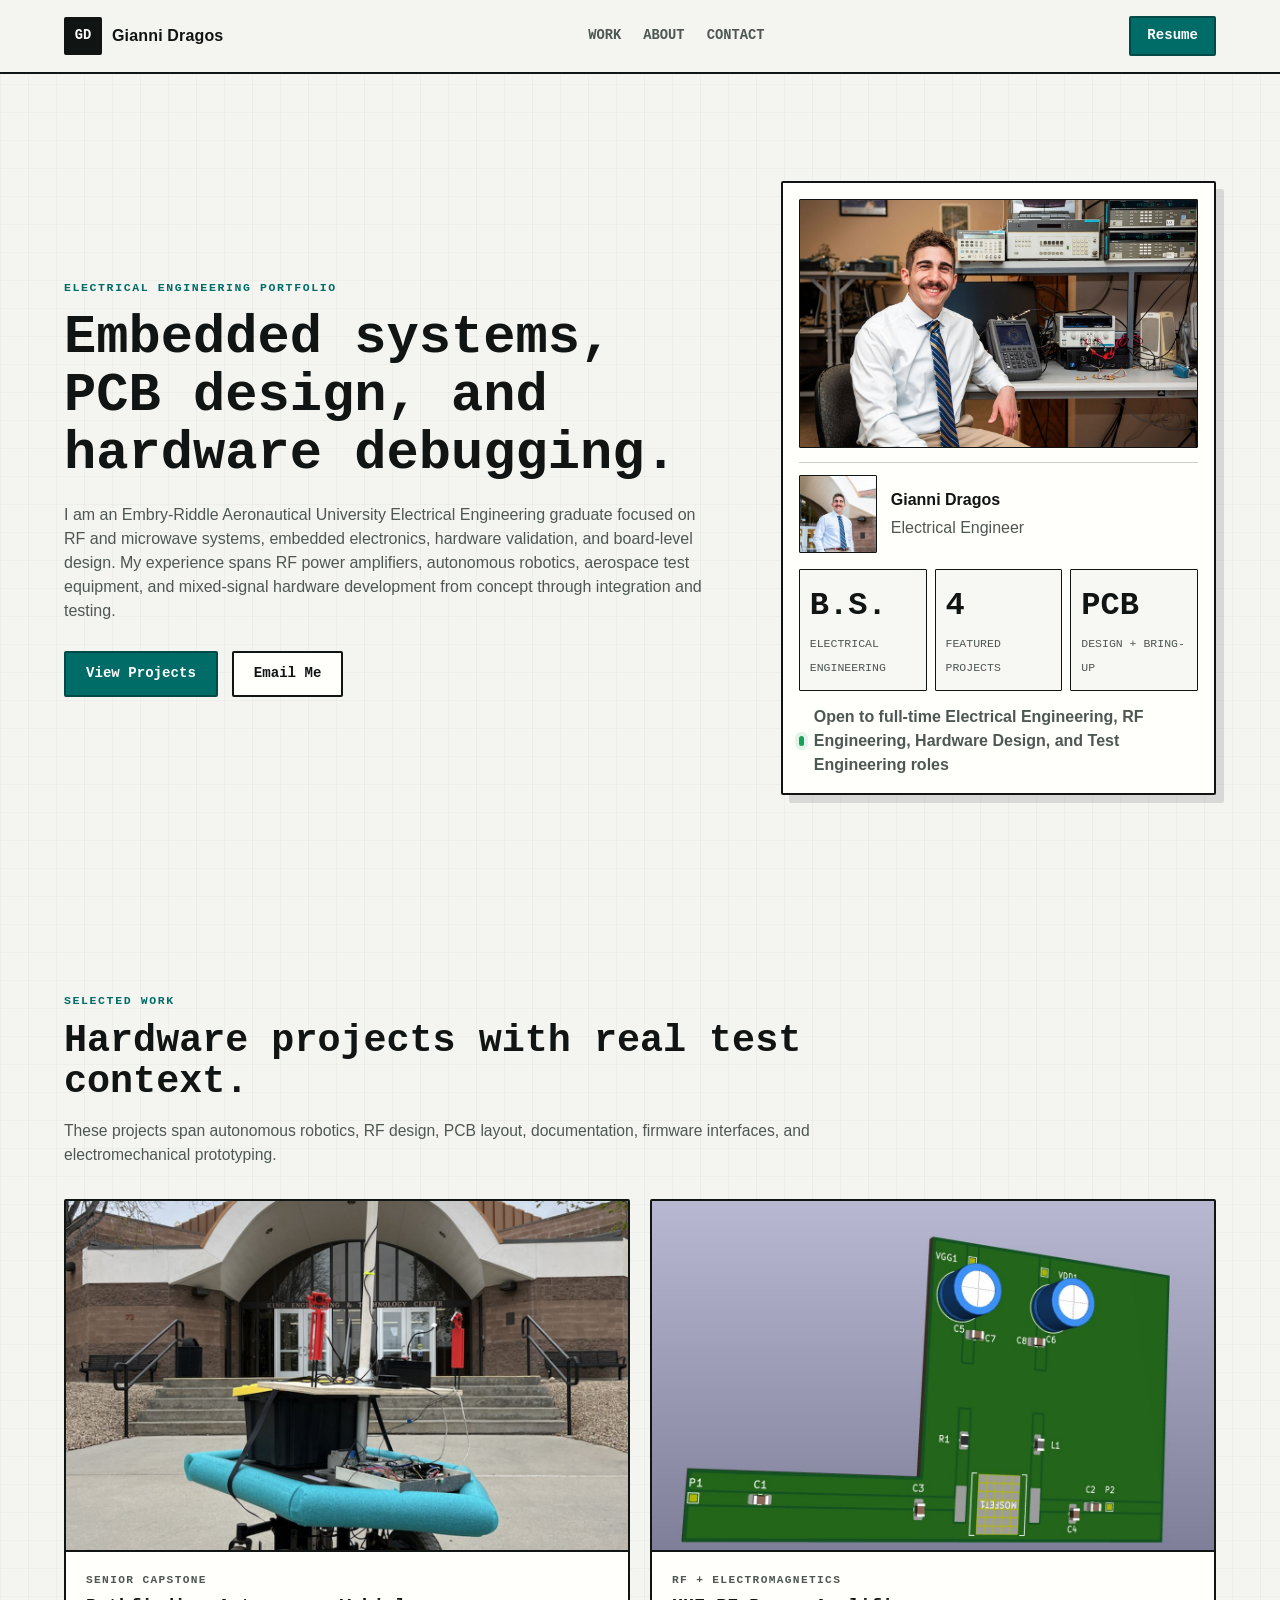
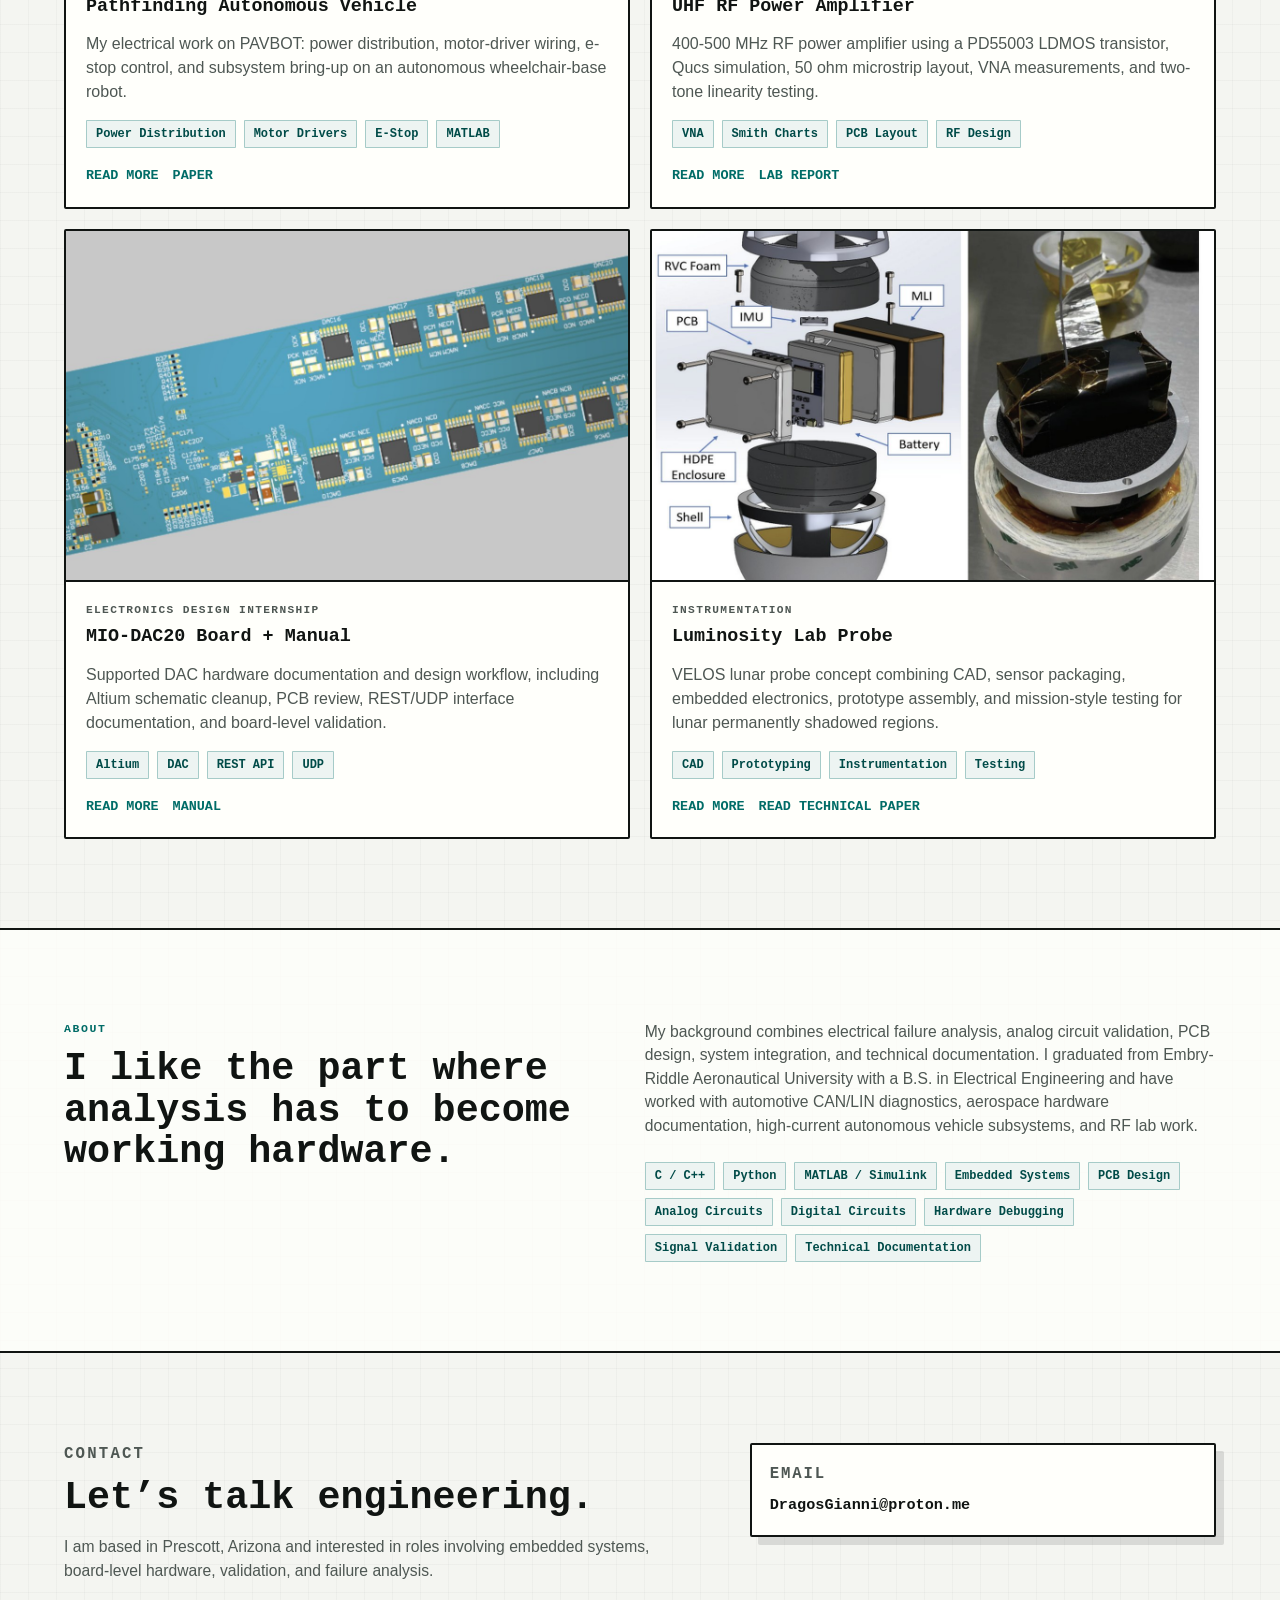
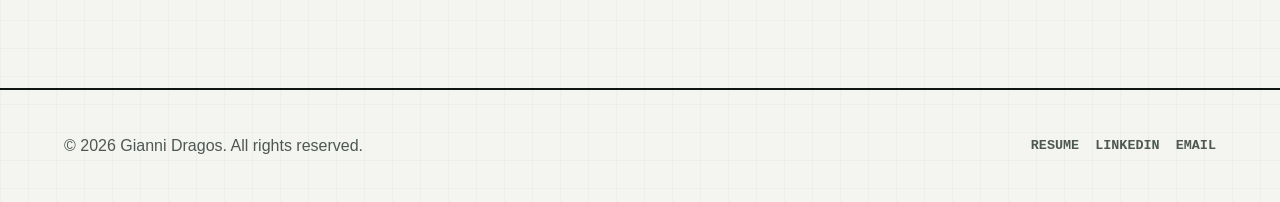
==== index.html @ 82ab0774 "No more mail" ====
<!doctype html>
<html lang="en">
  <head>
    <meta charset="utf-8">
    <meta name="viewport" content="width=device-width, initial-scale=1">
    <title>Gianni Dragos | Online Portfolio</title>
    <meta
      name="description"
      content="Electrical engineering portfolio for Gianni Dragos, featuring embedded systems, PCB design, RF projects, autonomous robotics, and hardware diagnostics."
    >
    <link rel="stylesheet" href="styles.css">
  </head>
  <body>
    <header class="site-header">
      <a class="brand" href="#home" aria-label="Go to home">
        <span class="brand-mark">GD</span>
        <span>Gianni Dragos</span>
      </a>
      <nav class="nav" aria-label="Primary navigation">
        <a href="#work">Work</a>
        <a href="#about">About</a>
        <a href="#contact">Contact</a>
      </nav>
      <a class="button button-small" href="assets/GianniDragosResume.pdf" target="_blank" rel="noreferrer">Resume</a>
    </header>

    <main id="home">
      <section class="hero">
        <div class="hero-copy">
          <p class="eyebrow">Electrical engineering portfolio</p>
          <h1>Embedded systems, PCB design, and hardware debugging.</h1>
          <p class="hero-text">
            I am an Embry-Riddle Aeronautical University Electrical Engineering graduate focused on RF and microwave systems, embedded electronics, 
            hardware validation, and board-level design. My experience spans RF power amplifiers, autonomous robotics, aerospace test equipment, 
            and mixed-signal hardware development from concept through integration and testing.
          </p>
          <div class="hero-actions" aria-label="Portfolio actions">
            <a class="button" href="#work">View Projects</a>
            <a class="button button-muted" href="mailto:DragosGianni@proton.me">Email Me</a>
          </div>
        </div>

        <div class="hero-panel" aria-label="Portfolio snapshot">
          <img
            class="hero-image"
            src="assets/hero-professional.jpg"
            alt="Gianni seated at an electronics lab bench with test equipment"
          >
          <div class="profile-card">
            <img
              class="portrait"
              src="assets/portrait-professional.jpg"
              alt="Portrait of Gianni Dragos outside an engineering building"
            >
            <div>
              <p class="profile-name">Gianni Dragos</p>
              <p class="profile-role">Electrical Engineer</p>
            </div>
          </div>
          <div class="metric-grid" aria-label="Highlights">
            <div>
              <strong>B.S.</strong>
              <span>Electrical Engineering</span>
            </div>
            <div>
              <strong>4</strong>
              <span>Featured Projects</span>
            </div>
            <div>
              <strong>PCB</strong>
              <span>Design + Bring-Up</span>
            </div>
          </div>
          <div class="availability">
            <span class="status-dot"></span>
            Open to full-time Electrical Engineering, RF Engineering, Hardware Design, and Test Engineering roles
          </div>
        </div>
      </section>

      <section class="section" id="work">
        <div class="section-heading">
          <p class="eyebrow">Selected work</p>
          <h2>Hardware projects with real test context.</h2>
          <p>
            These projects span autonomous robotics, RF design, PCB layout,
            documentation, firmware interfaces, and electromechanical prototyping.
          </p>
        </div>

        <div class="project-grid">
          <article class="project-card">
            <img
              class="project-preview"
              src="assets/pavbot.jpg"
              alt="Pathfinding autonomous vehicle platform outside an engineering building"
            >
            <div class="project-body">
              <p class="project-type">Senior Capstone</p>
              <h3>Pathfinding Autonomous Vehicle</h3>
              <p>
                My electrical work on PAVBOT: power distribution, motor-driver
                wiring, e-stop control, and subsystem bring-up on an autonomous
                wheelchair-base robot.
              </p>
              <div class="tag-row">
                <span>Power Distribution</span>
                <span>Motor Drivers</span>
                <span>E-Stop</span>
                <span>MATLAB</span>
              </div>
              <div class="project-links">
                <a href="projects/pavbot.html">Read more</a>
                <a href="assets/pavbot-paper.pdf" target="_blank" rel="noreferrer">Paper</a>
              </div>
            </div>
          </article>

          <article class="project-card">
            <img
              class="project-preview"
              src="assets/rf-board.jpg"
              alt="RF communications PCB render with capacitors, inductors, and trace layout"
            >
            <div class="project-body">
              <p class="project-type">RF + Electromagnetics</p>
              <h3>UHF RF Power Amplifier</h3>
              <p>
                400-500 MHz RF power amplifier using a PD55003 LDMOS transistor,
                Qucs simulation, 50 ohm microstrip layout, VNA measurements,
                and two-tone linearity testing.
              </p>
              <div class="tag-row">
                <span>VNA</span>
                <span>Smith Charts</span>
                <span>PCB Layout</span>
                <span>RF Design</span>
              </div>
              <div class="project-links">
                <a href="projects/rf-design.html">Read more</a>
                <a href="assets/ee412-uhf-power-amp.pdf" target="_blank" rel="noreferrer">Lab report</a>
              </div>
            </div>
          </article>

          <article class="project-card">
            <img
              class="project-preview"
              src="assets/miodac-board.jpg"
              alt="MIO-DAC20 circuit board render with connectors and repeated analog output stages"
            >
            <div class="project-body">
              <p class="project-type">Electronics Design Internship</p>
              <h3>MIO-DAC20 Board + Manual</h3>
              <p>
                Supported DAC hardware documentation and design workflow,
                including Altium schematic cleanup, PCB review, REST/UDP
                interface documentation, and board-level validation.
              </p>
              <div class="tag-row">
                <span>Altium</span>
                <span>DAC</span>
                <span>REST API</span>
                <span>UDP</span>
              </div>
              <div class="project-links">
                <a href="projects/miodac.html">Read more</a>
                <a href="assets/miodac-user-manual.pdf" target="_blank" rel="noreferrer">Manual</a>
              </div>
            </div>
          </article>

          <article class="project-card">
            <img
              class="project-preview"
              src="assets/luminosity-probe.jpg"
              alt="Exploded CAD view and assembled probe for a luminosity lab project"
            >
            <div class="project-body">
              <p class="project-type">Instrumentation</p>
              <h3>Luminosity Lab Probe</h3>
              <p>
                VELOS lunar probe concept combining CAD, sensor packaging,
                embedded electronics, prototype assembly, and mission-style
                testing for lunar permanently shadowed regions.
              </p>
              <div class="tag-row">
                <span>CAD</span>
                <span>Prototyping</span>
                <span>Instrumentation</span>
                <span>Testing</span>
              </div>
              <div class="project-links">
                <a href="projects/velos.html">Read more</a>
                <a href="https://bigidea.nianet.org/wp-content/uploads/2020-BIG-Idea-Technical-Paper_ASU.pdf" target="_blank" rel="noreferrer">Read technical paper</a>
              </div>
            </div>
          </article>
        </div>
      </section>

      <section class="section split-section" id="about">
        <div class="section-heading">
          <p class="eyebrow">About</p>
          <h2>I like the part where analysis has to become working hardware.</h2>
        </div>
        <div class="about-copy">
          <p>
            My background combines electrical failure analysis, analog circuit
            validation, PCB design, system integration, and technical documentation.
            I graduated from Embry-Riddle Aeronautical University with a B.S. in
            Electrical Engineering and have worked with automotive CAN/LIN
            diagnostics, aerospace hardware documentation, high-current autonomous
            vehicle subsystems, and RF lab work.
          </p>
          <div class="skills" aria-label="Skills">
            <span>C / C++</span>
            <span>Python</span>
            <span>MATLAB / Simulink</span>
            <span>Embedded Systems</span>
            <span>PCB Design</span>
            <span>Analog Circuits</span>
            <span>Digital Circuits</span>
            <span>Hardware Debugging</span>
            <span>Signal Validation</span>
            <span>Technical Documentation</span>
          </div>
        </div>
      </section>

      <section class="section contact-section" id="contact">
        <div>
          <p class="eyebrow">Contact</p>
          <h2>Let’s talk engineering.</h2>
          <p>
            I am based in Prescott, Arizona and interested in roles involving
            embedded systems, board-level hardware, validation, and failure analysis.
          </p>
        </div>
        <div class="contact-card">
          <div>
            <p class="contact-label">Email</p>
            <a class="contact-value" href="mailto:DragosGianni@proton.me">DragosGianni@proton.me</a>
          </div>
        </div>
      </section>
    </main>

    <footer class="site-footer">
      <p>© <span id="year"></span> Gianni Dragos. All rights reserved.</p>
      <div class="social-links" aria-label="Social links">
        <a href="assets/GianniDragosResume.pdf" target="_blank" rel="noreferrer">Resume</a>
        <a href="https://www.linkedin.com/in/gianni-dragos/" target="_blank" rel="noreferrer">LinkedIn</a>
        <a href="mailto:DragosGianni@proton.me">Email</a>
      </div>
    </footer>

    <script src="script.js"></script>
  </body>
</html>
---- styles.css ----
:root {
  --bg: #f4f5f1;
  --surface: #fffffb;
  --text: #101412;
  --muted: #4e5753;
  --line: #c8cec8;
  --line-strong: #101412;
  --accent: #006c67;
  --accent-strong: #004b48;
  --accent-soft: #e1eeeb;
  --shadow: 8px 8px 0 rgba(16, 20, 18, 0.12);
  --mono: Menlo, Monaco, Consolas, "Liberation Mono", monospace;
  --heading: "DIN Alternate", "Avenir Next Condensed", "Arial Narrow", "Helvetica Neue", Arial, sans-serif;
}

* {
  box-sizing: border-box;
}

html {
  scroll-behavior: smooth;
}

body {
  margin: 0;
  background:
    linear-gradient(rgba(16, 20, 18, 0.028) 1px, transparent 1px),
    linear-gradient(90deg, rgba(16, 20, 18, 0.028) 1px, transparent 1px),
    var(--bg);
  background-size: 28px 28px;
  color: var(--text);
  font-family: "Helvetica Neue", Arial, sans-serif;
  line-height: 1.5;
}

a {
  color: inherit;
  text-decoration: none;
}

input,
textarea,
button {
  font: inherit;
}

.site-header {
  position: sticky;
  top: 0;
  z-index: 10;
  display: flex;
  align-items: center;
  justify-content: space-between;
  gap: 24px;
  padding: 16px clamp(18px, 5vw, 72px);
  background: rgba(244, 245, 241, 0.94);
  border-bottom: 2px solid var(--line-strong);
  backdrop-filter: blur(10px);
}

.brand {
  display: inline-flex;
  align-items: center;
  gap: 10px;
  font-weight: 800;
  letter-spacing: 0.01em;
}

.brand-mark {
  display: inline-grid;
  width: 38px;
  height: 38px;
  place-items: center;
  border: 2px solid var(--line-strong);
  border-radius: 2px;
  background: var(--text);
  color: #fff;
  font-family: var(--mono);
  font-size: 0.86rem;
  letter-spacing: 0;
}

.nav {
  display: flex;
  gap: 22px;
  color: var(--muted);
  font-family: var(--mono);
  font-size: 0.86rem;
  font-weight: 700;
  text-transform: uppercase;
}

.nav a:hover,
.social-links a:hover {
  color: var(--accent);
}

.button {
  display: inline-flex;
  align-items: center;
  justify-content: center;
  min-height: 46px;
  padding: 0 20px;
  border: 2px solid var(--accent-strong);
  border-radius: 2px;
  background: var(--accent);
  color: #fff;
  font-family: var(--mono);
  font-size: 0.88rem;
  font-weight: 800;
  cursor: pointer;
  transition: background 140ms ease, color 140ms ease;
}

.button:hover {
  background: var(--accent-strong);
}

.button-small {
  min-height: 40px;
  padding: 0 16px;
}

.button-muted {
  background: var(--surface);
  color: var(--text);
  border: 2px solid var(--line-strong);
}

.button-muted:hover {
  background: var(--text);
  color: var(--text);
  color: #fff;
}

.hero {
  display: grid;
  grid-template-columns: minmax(0, 1.08fr) minmax(320px, 0.72fr);
  gap: clamp(28px, 5vw, 64px);
  align-items: center;
  min-height: calc(100vh - 72px);
  padding: clamp(44px, 6vw, 78px) clamp(18px, 5vw, 72px);
}

.eyebrow {
  margin: 0 0 12px;
  color: var(--accent);
  font-family: var(--mono);
  font-size: 0.72rem;
  font-weight: 800;
  letter-spacing: 0.14em;
  text-transform: uppercase;
}

h1,
h2,
h3,
p {
  overflow-wrap: anywhere;
}

h1,
h2,
h3 {
  font-family: var(--mono);
  font-weight: 800;
  margin: 0;
  line-height: 1.08;
}

h1 {
  max-width: 820px;
  font-size: clamp(2.05rem, 4.2vw, 3.55rem);
  letter-spacing: 0;
}

h2 {
  font-size: clamp(1.55rem, 3vw, 2.65rem);
}

h3 {
  font-size: 1.15rem;
}

.hero-text {
  max-width: 660px;
  margin: 20px 0 0;
  color: var(--muted);
  font-size: 1rem;
}

.hero-actions {
  display: flex;
  flex-wrap: wrap;
  gap: 14px;
  margin-top: 28px;
}

.hero-panel {
  display: grid;
  gap: 14px;
  padding: 16px;
  border: 2px solid var(--line-strong);
  border-radius: 2px;
  background: var(--surface);
  box-shadow: var(--shadow);
}

.hero-image {
  display: block;
  width: 100%;
  aspect-ratio: 16 / 10;
  border: 1px solid var(--line-strong);
  border-radius: 1px;
  object-fit: cover;
}

.profile-card {
  display: flex;
  align-items: center;
  gap: 14px;
  padding: 12px 0 2px;
  border-top: 1px solid var(--line);
  background: transparent;
}

.portrait {
  width: 78px;
  height: 78px;
  flex: 0 0 auto;
  border: 1px solid var(--line-strong);
  border-radius: 1px;
  object-fit: cover;
}

.profile-name {
  margin: 0;
  font-weight: 800;
}

.profile-role {
  margin: 4px 0 0;
  color: var(--muted);
}

.metric-grid {
  display: grid;
  grid-template-columns: repeat(3, 1fr);
  gap: 8px;
}

.metric-grid div {
  min-width: 0;
  padding: 12px 10px;
  border: 1px solid var(--line-strong);
  border-radius: 1px;
  background: #f7f8f4;
  color: var(--text);
}

.metric-grid strong {
  display: block;
  font-family: var(--mono);
  font-size: clamp(1.35rem, 3vw, 2rem);
}

.metric-grid span {
  color: var(--muted);
  font-family: var(--mono);
  font-size: 0.72rem;
  text-transform: uppercase;
}

.availability {
  display: flex;
  align-items: center;
  gap: 10px;
  color: var(--muted);
  font-weight: 700;
}

.status-dot {
  width: 10px;
  height: 10px;
  border-radius: 999px;
  background: #18a058;
  box-shadow: 0 0 0 4px rgba(24, 160, 88, 0.12);
}

.section {
  padding: clamp(52px, 7vw, 92px) clamp(18px, 5vw, 72px);
}

.section-heading {
  max-width: 760px;
}

.section-heading p:not(.eyebrow),
.contact-section p,
.about-copy p {
  color: var(--muted);
  font-size: 0.98rem;
}

.project-grid {
  display: grid;
  grid-template-columns: repeat(2, minmax(0, 1fr));
  gap: 20px;
  margin-top: 32px;
}

.project-card {
  overflow: hidden;
  border: 2px solid var(--line-strong);
  border-radius: 2px;
  background: var(--surface);
  box-shadow: none;
  transition: border-color 140ms ease, box-shadow 140ms ease;
}

.project-card:hover {
  border-color: var(--accent);
  box-shadow: var(--shadow);
}

.project-preview {
  display: block;
  width: 100%;
  aspect-ratio: 16 / 10;
  background: #e7eee9;
  object-fit: cover;
  border-bottom: 2px solid var(--line-strong);
}

.project-body {
  padding: 20px;
}

.project-body p {
  color: var(--muted);
}

.project-type {
  margin: 0 0 8px;
  color: var(--accent);
  font-family: var(--mono);
  font-size: 0.7rem;
  font-weight: 800;
  letter-spacing: 0.12em;
  text-transform: uppercase;
}

.tag-row,
.skills {
  display: flex;
  flex-wrap: wrap;
  gap: 8px;
}

.tag-row span,
.skills span {
  display: inline-flex;
  min-height: 28px;
  align-items: center;
  padding: 0 9px;
  border: 1px solid rgba(0, 108, 103, 0.3);
  border-radius: 1px;
  background: #edf4f2;
  color: var(--accent-strong);
  font-family: var(--mono);
  font-size: 0.75rem;
  font-weight: 800;
}

.project-links {
  display: flex;
  flex-wrap: wrap;
  gap: 14px;
  margin-top: 18px;
}

.project-links a {
  color: var(--accent);
  font-family: var(--mono);
  font-size: 0.84rem;
  font-weight: 800;
  text-transform: uppercase;
}

.project-links a:hover {
  color: var(--accent-strong);
}

.case-page {
  padding-bottom: clamp(56px, 8vw, 104px);
}

.case-hero,
.case-section {
  padding: clamp(42px, 6vw, 78px) clamp(18px, 5vw, 72px);
}

.case-hero {
  max-width: 1120px;
}

.case-hero h1 {
  max-width: 950px;
}

.case-hero p:not(.eyebrow) {
  max-width: 780px;
  color: var(--muted);
  font-size: 1rem;
}

.back-link {
  display: inline-flex;
  margin-bottom: 28px;
  color: var(--accent);
  font-family: var(--mono);
  font-size: 0.82rem;
  font-weight: 800;
  text-transform: uppercase;
}

.back-link:hover {
  color: var(--accent-strong);
}

.case-section {
  display: grid;
  grid-template-columns: minmax(0, 0.8fr) minmax(0, 1.2fr);
  gap: clamp(24px, 5vw, 72px);
  border-top: 2px solid var(--line-strong);
}

.case-section h2 {
  font-size: clamp(1.8rem, 3.2vw, 3rem);
}

.case-copy {
  display: grid;
  gap: 16px;
  align-content: start;
}

.case-copy p {
  margin: 0;
  color: var(--muted);
  font-size: 0.98rem;
}

.inline-button {
  justify-self: start;
  margin-top: 6px;
}

.button-row {
  display: flex;
  flex-wrap: wrap;
  gap: 12px;
}

.gallery-grid {
  display: grid;
  grid-template-columns: repeat(2, minmax(0, 1fr));
  gap: 20px;
}

.gallery-grid figure {
  overflow: hidden;
  margin: 0;
  border: 2px solid var(--line-strong);
  border-radius: 2px;
  background: var(--surface);
  box-shadow: none;
}

.gallery-grid img {
  display: block;
  width: 100%;
  aspect-ratio: 4 / 3;
  background: #eef1eb;
  object-fit: contain;
  border-bottom: 1px solid var(--line-strong);
}

.gallery-grid figcaption {
  padding: 14px 16px 16px;
  color: var(--muted);
  font-family: var(--mono);
  font-size: 0.78rem;
  line-height: 1.55;
}

.project-more {
  margin-top: 18px;
  border-top: 1px solid var(--line);
  padding-top: 16px;
}

.project-more summary {
  display: inline-flex;
  align-items: center;
  color: var(--accent);
  font-weight: 800;
  cursor: pointer;
  list-style: none;
}

.project-more summary::-webkit-details-marker {
  display: none;
}

.project-more summary::after {
  content: "+";
  margin-left: 8px;
  font-weight: 900;
}

.project-more[open] summary::after {
  content: "-";
}

.project-more div {
  display: grid;
  gap: 12px;
  margin-top: 12px;
}

.project-more p {
  margin: 0;
}

.split-section {
  display: grid;
  grid-template-columns: minmax(0, 0.95fr) minmax(0, 1.05fr);
  gap: clamp(24px, 5vw, 72px);
  border-top: 2px solid var(--line-strong);
  border-bottom: 2px solid var(--line-strong);
  background: rgba(255, 255, 251, 0.78);
}

.about-copy p {
  margin-top: 0;
}

.skills {
  margin-top: 24px;
}

.contact-section {
  display: grid;
  grid-template-columns: minmax(0, 0.8fr) minmax(300px, 0.6fr);
  gap: clamp(24px, 5vw, 72px);
  align-items: start;
}

.contact-card {
  display: grid;
  gap: 18px;
  padding: 18px;
  border: 2px solid var(--line-strong);
  border-radius: 2px;
  background: var(--surface);
  box-shadow: var(--shadow);
}

.contact-label {
  margin: 0 0 6px;
  color: var(--accent);
  font-family: var(--mono);
  font-size: 0.72rem;
  font-weight: 800;
  letter-spacing: 0.12em;
  text-transform: uppercase;
}

.contact-value {
  color: var(--text);
  font-family: var(--mono);
  font-size: 0.95rem;
  font-weight: 800;
  overflow-wrap: anywhere;
}

.contact-value:hover {
  color: var(--accent);
}

.site-footer {
  display: flex;
  align-items: center;
  justify-content: space-between;
  gap: 18px;
  padding: 28px clamp(18px, 5vw, 72px);
  border-top: 2px solid var(--line-strong);
  color: var(--muted);
}

.social-links {
  display: flex;
  flex-wrap: wrap;
  gap: 16px;
  font-family: var(--mono);
  font-size: 0.84rem;
  font-weight: 800;
  text-transform: uppercase;
}

@media (max-width: 900px) {
  .site-header {
    flex-wrap: wrap;
  }

  .nav {
    order: 3;
    width: 100%;
  }

  .hero,
  .split-section,
  .contact-section,
  .case-section {
    grid-template-columns: 1fr;
  }

  .hero {
    min-height: auto;
  }

  .project-grid {
    grid-template-columns: 1fr;
  }

  .gallery-grid {
    grid-template-columns: 1fr;
  }
}

@media (max-width: 560px) {
  .site-header {
    gap: 14px;
  }

  .brand {
    width: 100%;
  }

  .nav {
    justify-content: space-between;
  }

  .site-header .button {
    width: 100%;
  }

  h1 {
    font-size: 3rem;
  }

  .hero-actions .button,
  .contact-actions .button {
    width: 100%;
  }

  .metric-grid {
    grid-template-columns: 1fr;
  }

  .site-footer {
    align-items: flex-start;
    flex-direction: column;
  }
}
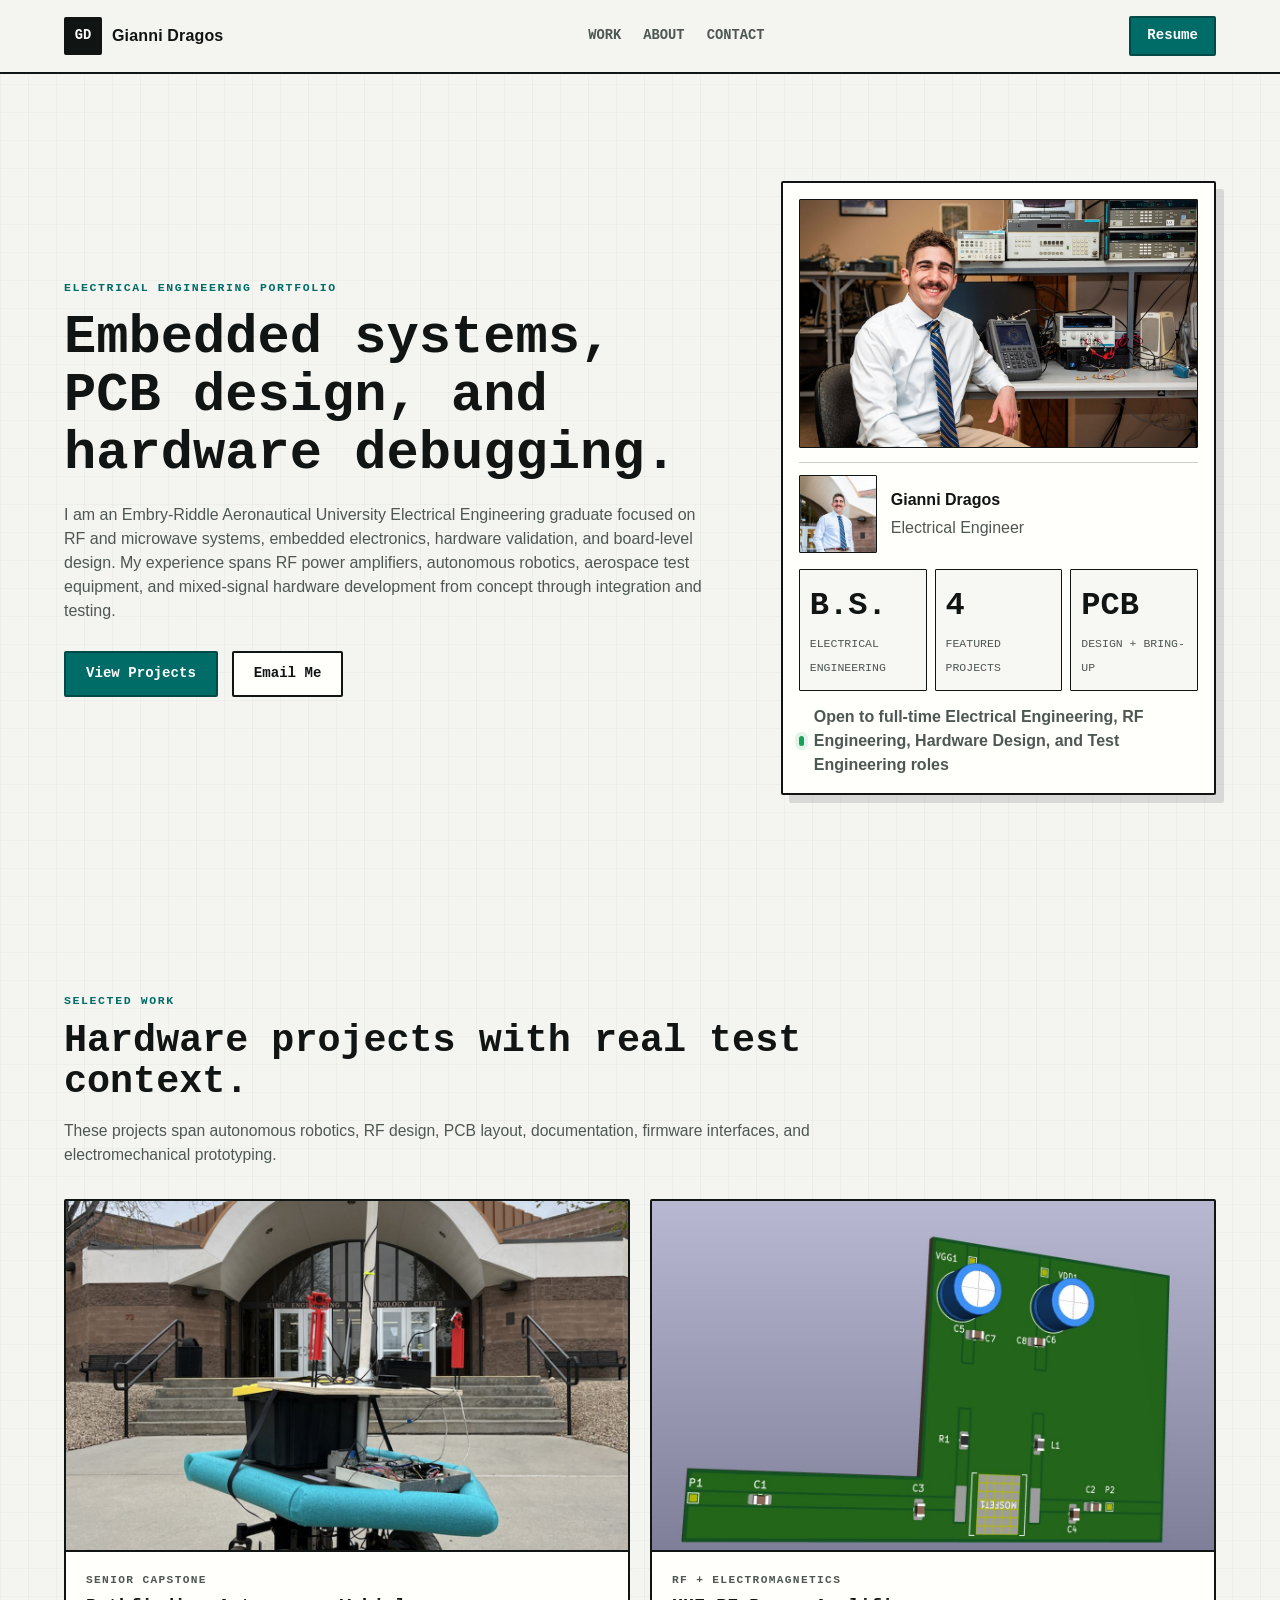
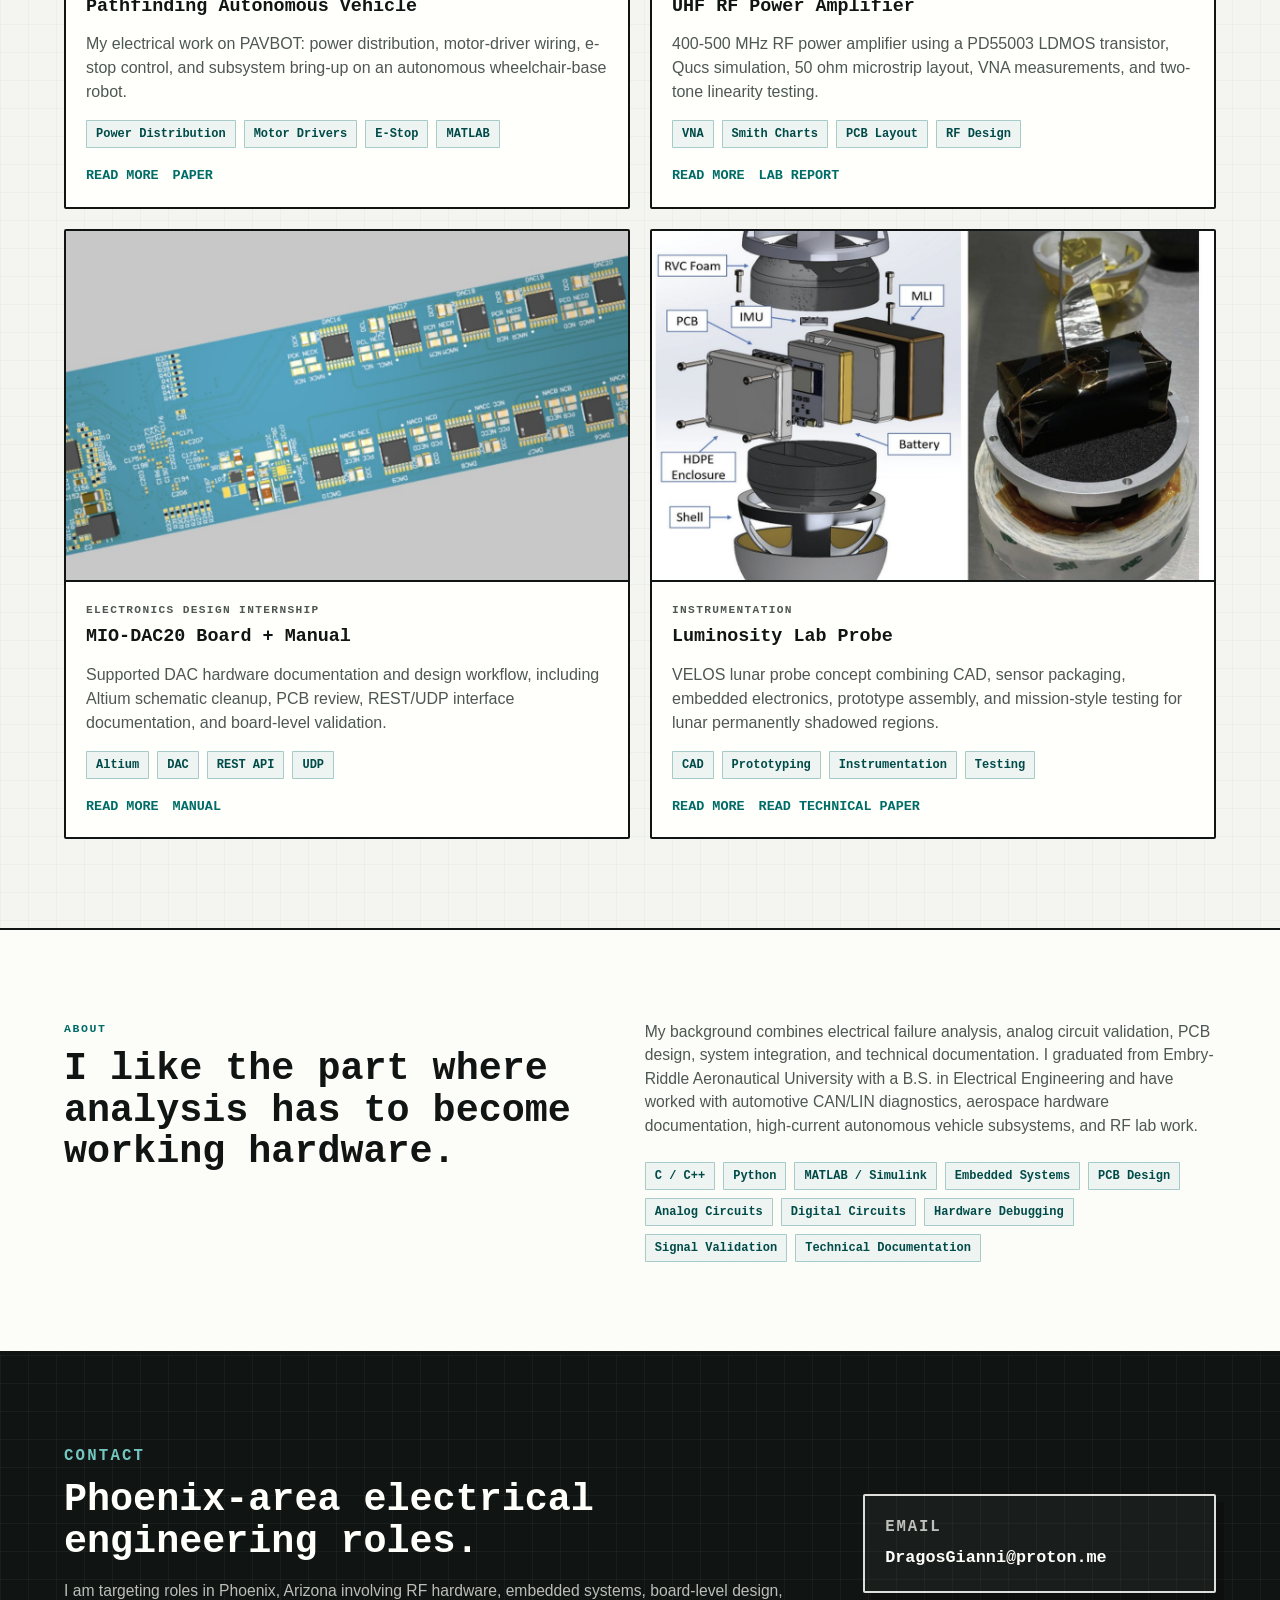
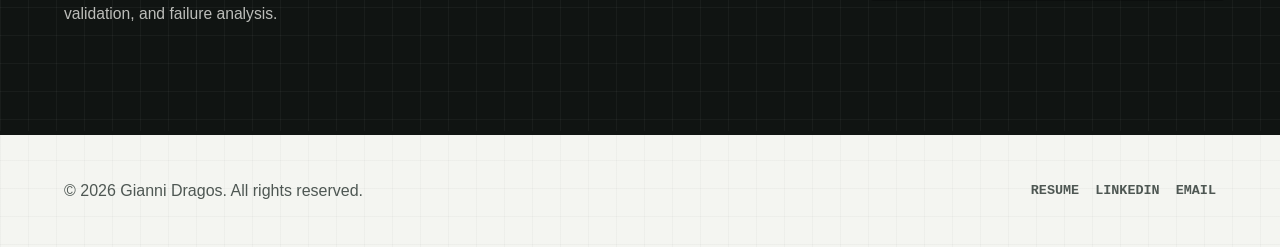
==== commit fc0a6da1: "More updates to bottom section" ====
--- a/index.html
+++ b/index.html
@@ -231,10 +231,10 @@
       <section class="section contact-section" id="contact">
         <div>
           <p class="eyebrow">Contact</p>
-          <h2>Let’s talk engineering.</h2>
+          <h2>Phoenix-area electrical engineering roles.</h2>
           <p>
-            I am based in Prescott, Arizona and interested in roles involving
-            embedded systems, board-level hardware, validation, and failure analysis.
+            I am targeting roles in Phoenix, Arizona involving RF hardware,
+            embedded systems, board-level design, validation, and failure analysis.
           </p>
         </div>
         <div class="contact-card">
--- a/styles.css
+++ b/styles.css
@@ -552,24 +552,45 @@
 
 .contact-section {
   display: grid;
-  grid-template-columns: minmax(0, 0.8fr) minmax(300px, 0.6fr);
-  gap: clamp(24px, 5vw, 72px);
-  align-items: start;
+  grid-template-columns: minmax(0, 1fr) minmax(280px, 0.48fr);
+  gap: clamp(24px, 5vw, 64px);
+  align-items: center;
+  border-top: 2px solid var(--line-strong);
+  border-bottom: 2px solid var(--line-strong);
+  background:
+    linear-gradient(rgba(255, 255, 255, 0.04) 1px, transparent 1px),
+    linear-gradient(90deg, rgba(255, 255, 255, 0.04) 1px, transparent 1px),
+    var(--text);
+  background-size: 28px 28px;
+  color: #fffffb;
+}
+
+.contact-section .eyebrow {
+  color: #74c7c1;
+}
+
+.contact-section h2 {
+  max-width: 760px;
+}
+
+.contact-section p:not(.eyebrow) {
+  max-width: 760px;
+  color: rgba(255, 255, 251, 0.72);
 }
 
 .contact-card {
   display: grid;
-  gap: 18px;
-  padding: 18px;
-  border: 2px solid var(--line-strong);
+  gap: 10px;
+  padding: 20px;
+  border: 2px solid rgba(255, 255, 251, 0.86);
   border-radius: 2px;
-  background: var(--surface);
-  box-shadow: var(--shadow);
+  background: rgba(255, 255, 251, 0.04);
+  box-shadow: 8px 8px 0 rgba(0, 0, 0, 0.25);
 }
 
 .contact-label {
   margin: 0 0 6px;
-  color: var(--accent);
+  color: #74c7c1;
   font-family: var(--mono);
   font-size: 0.72rem;
   font-weight: 800;
@@ -578,15 +599,15 @@
 }
 
 .contact-value {
-  color: var(--text);
-  font-family: var(--mono);
-  font-size: 0.95rem;
+  color: #fffffb;
+  font-family: var(--mono);
+  font-size: clamp(0.88rem, 2vw, 1.05rem);
   font-weight: 800;
   overflow-wrap: anywhere;
 }
 
 .contact-value:hover {
-  color: var(--accent);
+  color: #74c7c1;
 }
 
 .site-footer {
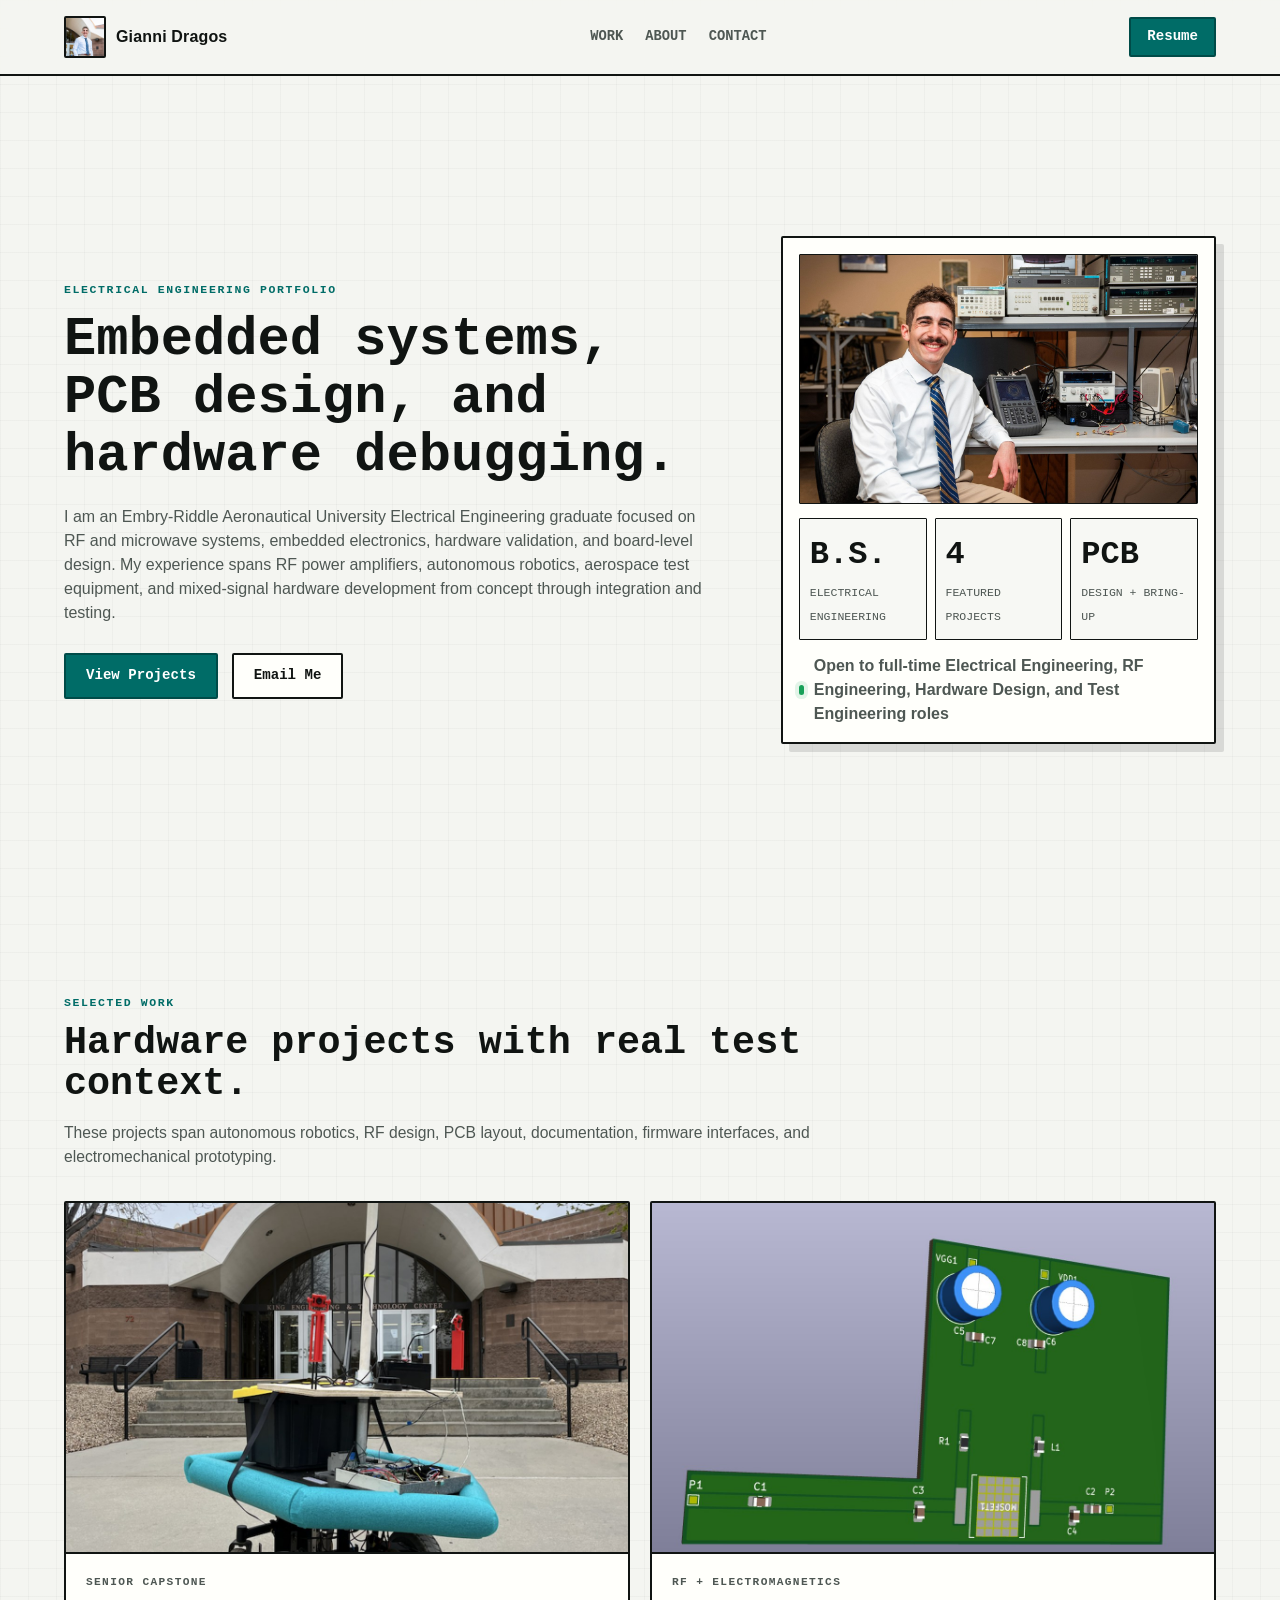
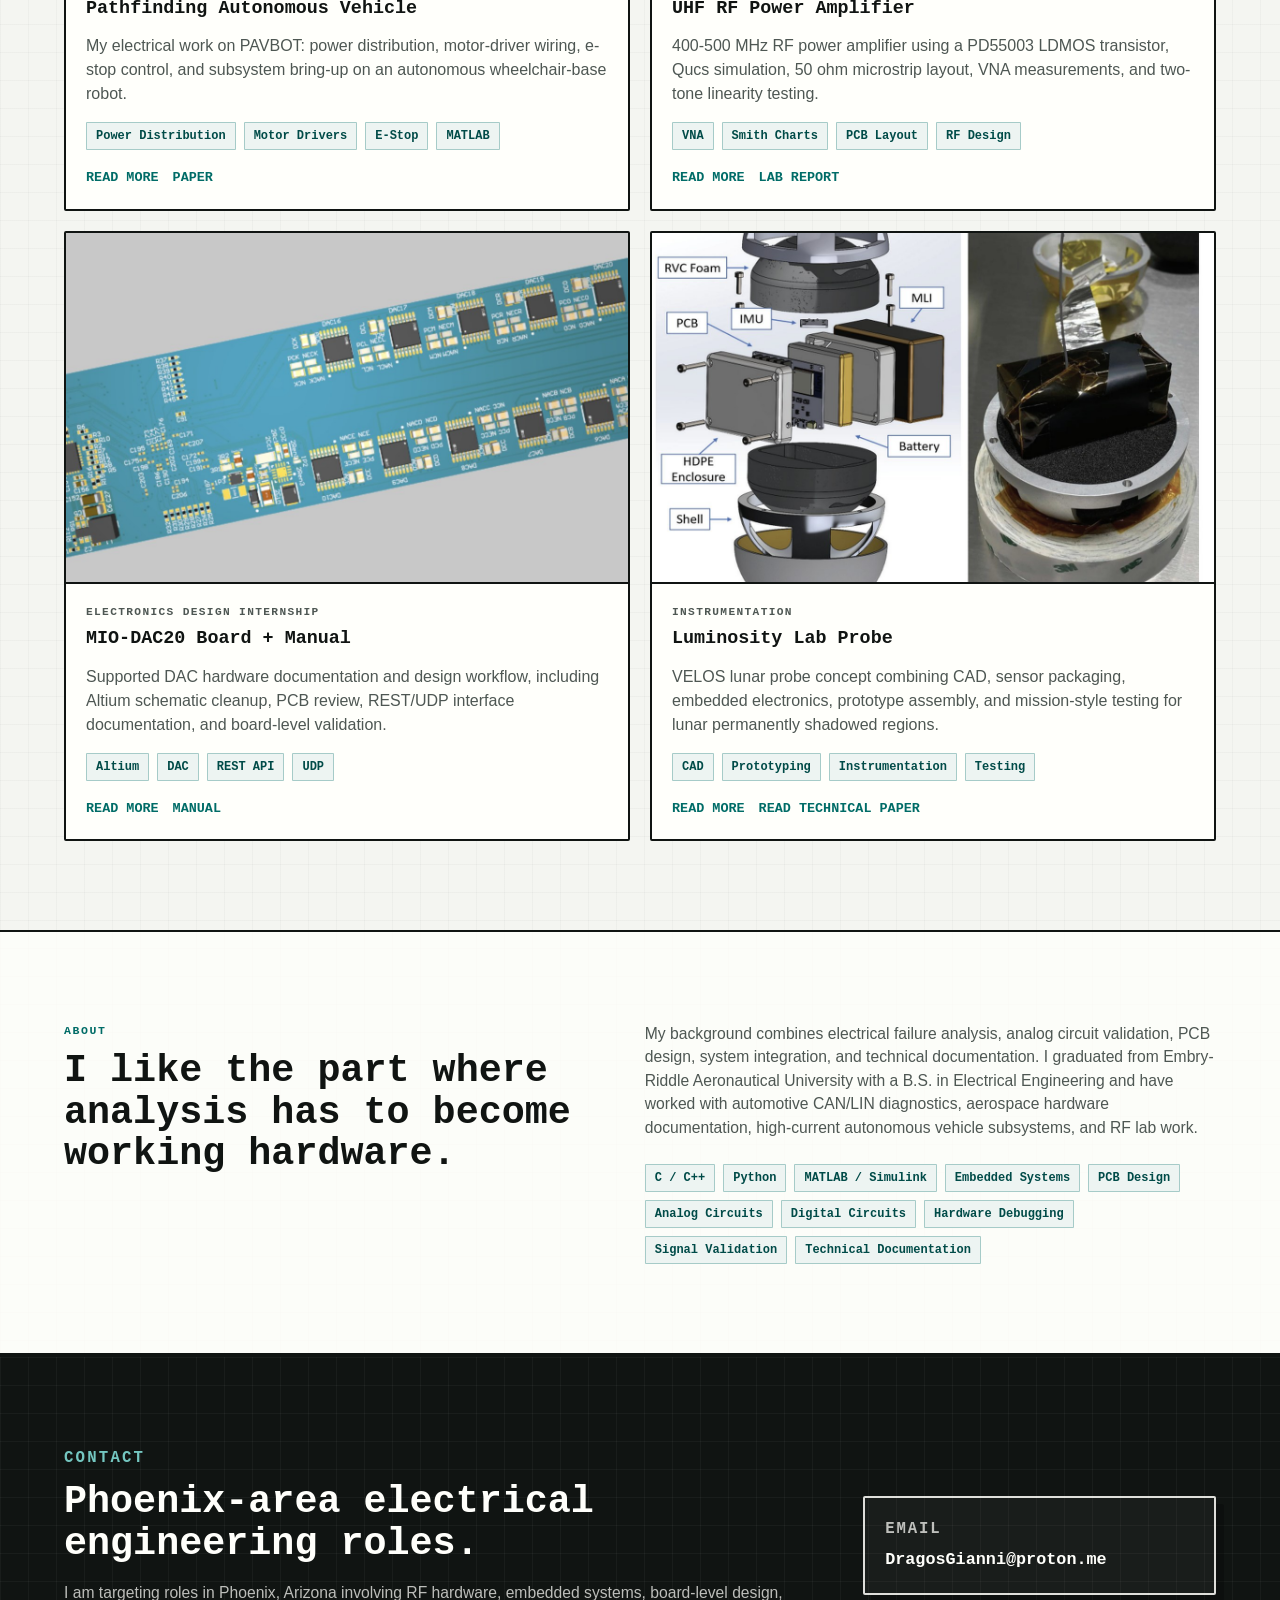
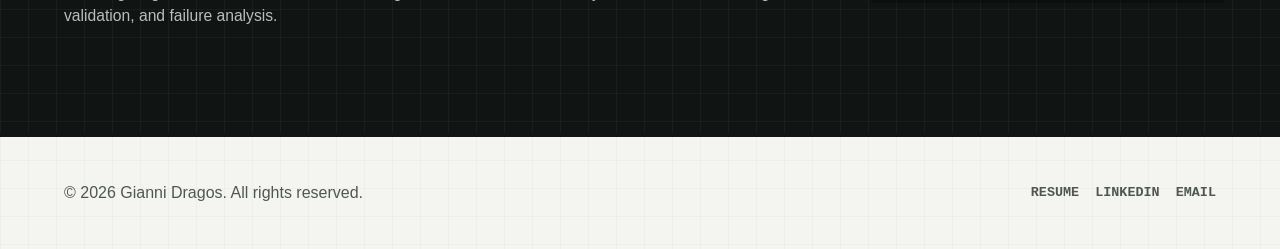
==== commit bbda7fbc: "image in top right corner" ====
--- a/index.html
+++ b/index.html
@@ -13,7 +13,7 @@
   <body>
     <header class="site-header">
       <a class="brand" href="#home" aria-label="Go to home">
-        <span class="brand-mark">GD</span>
+        <img class="brand-photo" src="assets/portrait-professional.jpg" alt="Portrait of Gianni Dragos">
         <span>Gianni Dragos</span>
       </a>
       <nav class="nav" aria-label="Primary navigation">
@@ -46,17 +46,6 @@
             src="assets/hero-professional.jpg"
             alt="Gianni seated at an electronics lab bench with test equipment"
           >
-          <div class="profile-card">
-            <img
-              class="portrait"
-              src="assets/portrait-professional.jpg"
-              alt="Portrait of Gianni Dragos outside an engineering building"
-            >
-            <div>
-              <p class="profile-name">Gianni Dragos</p>
-              <p class="profile-role">Electrical Engineer</p>
-            </div>
-          </div>
           <div class="metric-grid" aria-label="Highlights">
             <div>
               <strong>B.S.</strong>
--- a/styles.css
+++ b/styles.css
@@ -66,18 +66,13 @@
   letter-spacing: 0.01em;
 }
 
-.brand-mark {
-  display: inline-grid;
-  width: 38px;
-  height: 38px;
-  place-items: center;
+.brand-photo {
+  display: block;
+  width: 42px;
+  height: 42px;
   border: 2px solid var(--line-strong);
   border-radius: 2px;
-  background: var(--text);
-  color: #fff;
-  font-family: var(--mono);
-  font-size: 0.86rem;
-  letter-spacing: 0;
+  object-fit: cover;
 }
 
 .nav {
@@ -213,34 +208,6 @@
   border: 1px solid var(--line-strong);
   border-radius: 1px;
   object-fit: cover;
-}
-
-.profile-card {
-  display: flex;
-  align-items: center;
-  gap: 14px;
-  padding: 12px 0 2px;
-  border-top: 1px solid var(--line);
-  background: transparent;
-}
-
-.portrait {
-  width: 78px;
-  height: 78px;
-  flex: 0 0 auto;
-  border: 1px solid var(--line-strong);
-  border-radius: 1px;
-  object-fit: cover;
-}
-
-.profile-name {
-  margin: 0;
-  font-weight: 800;
-}
-
-.profile-role {
-  margin: 4px 0 0;
-  color: var(--muted);
 }
 
 .metric-grid {
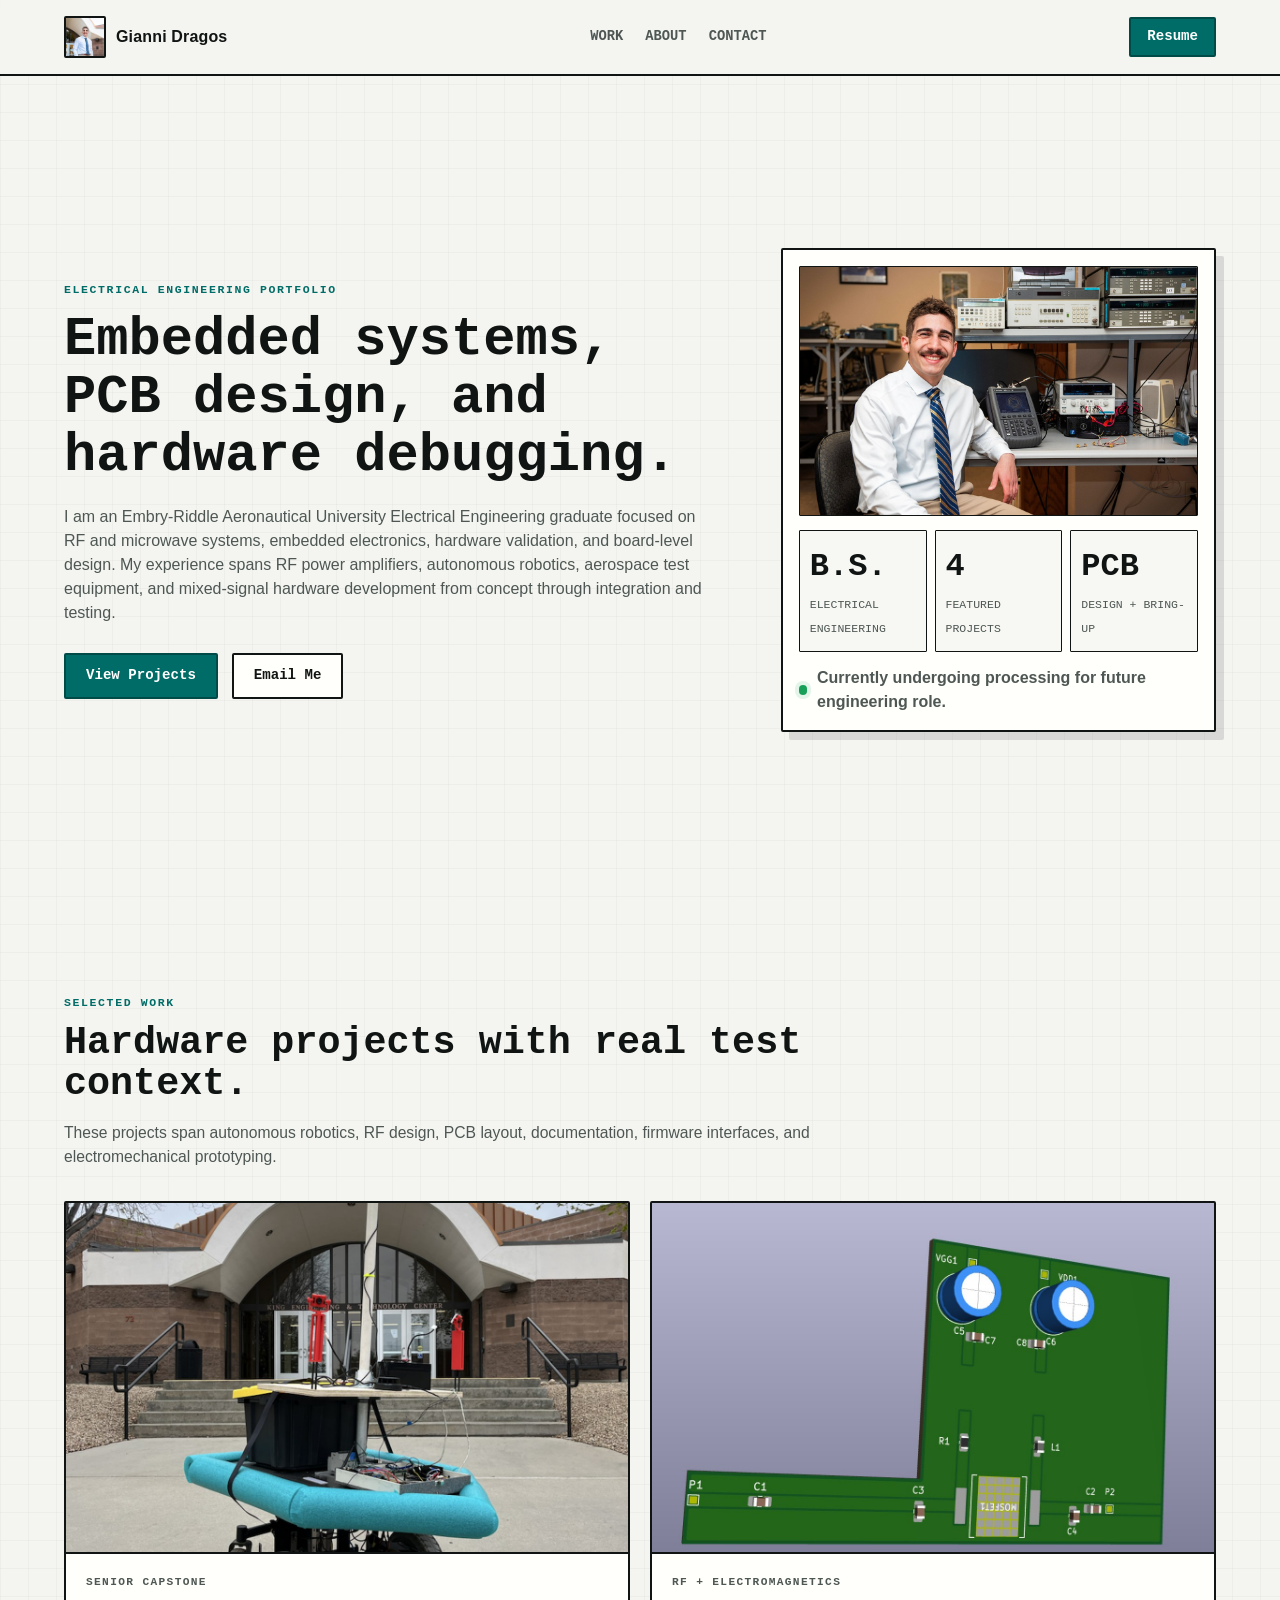
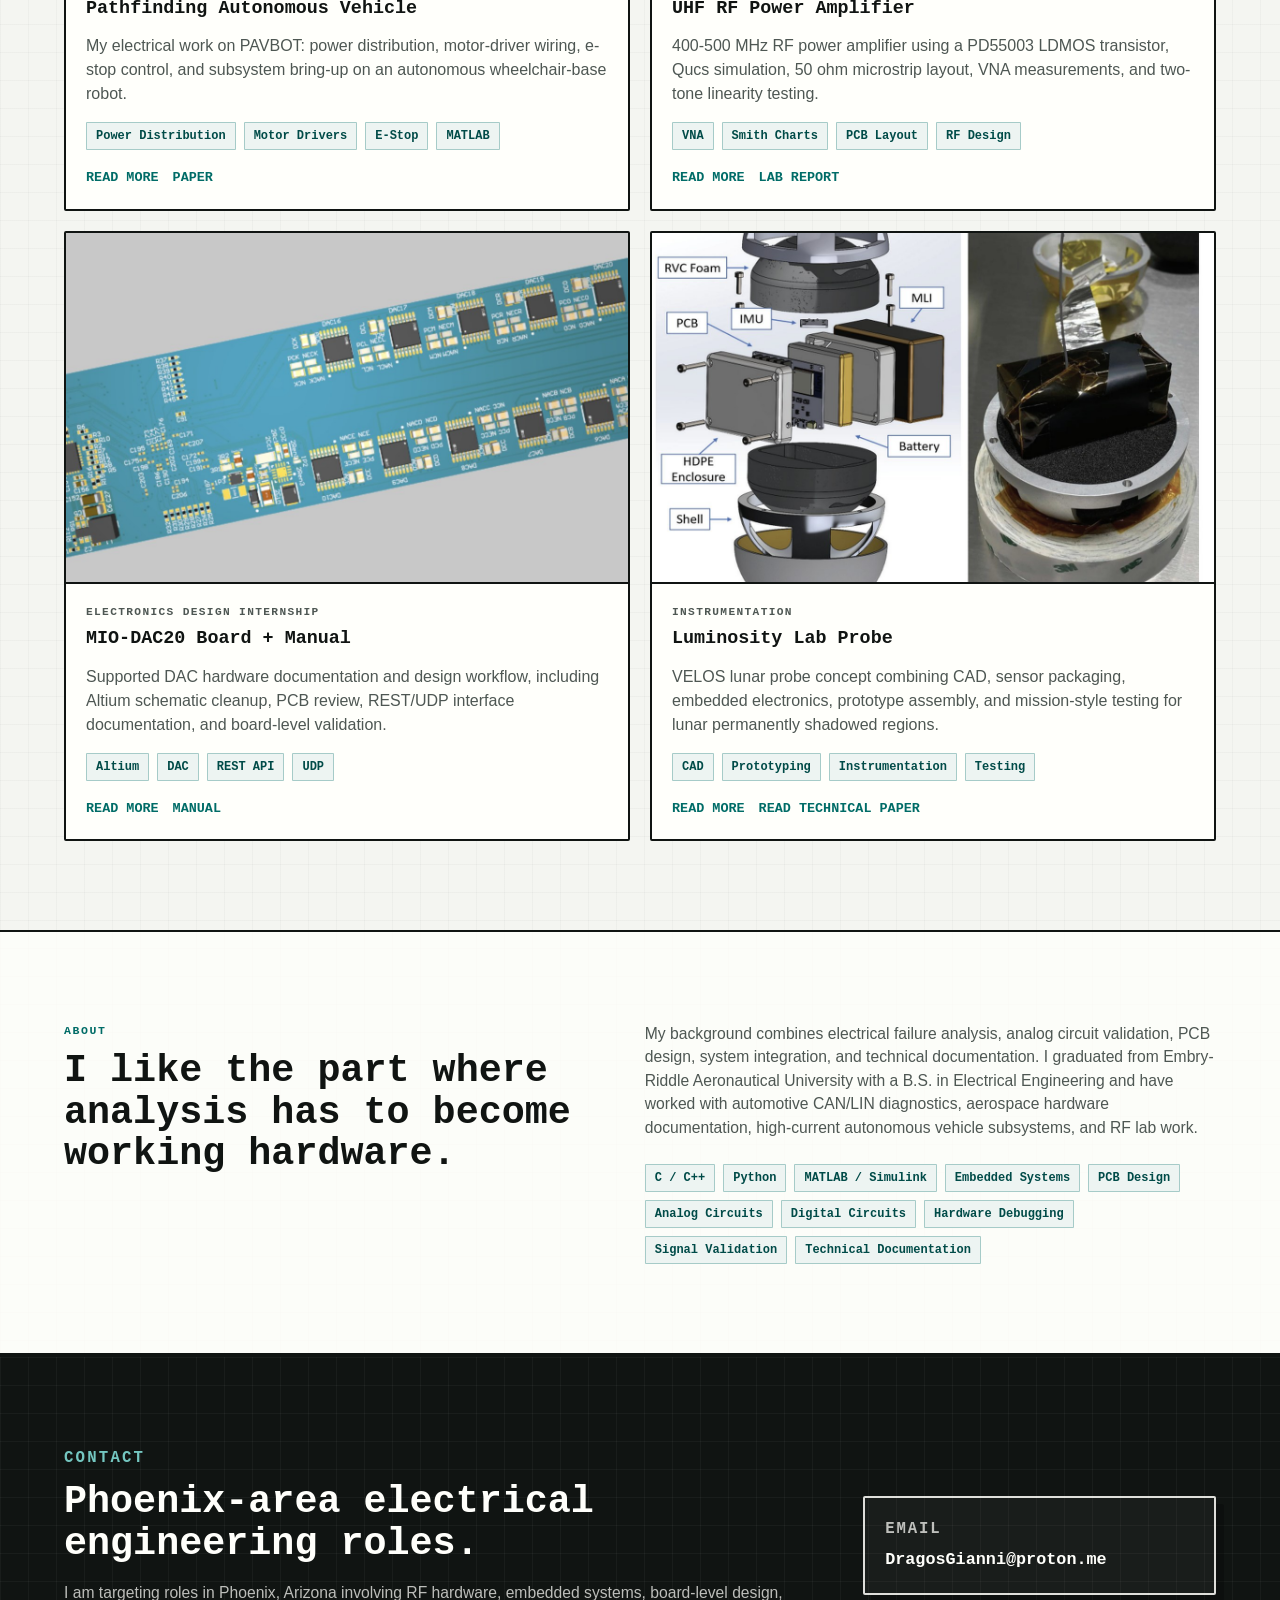
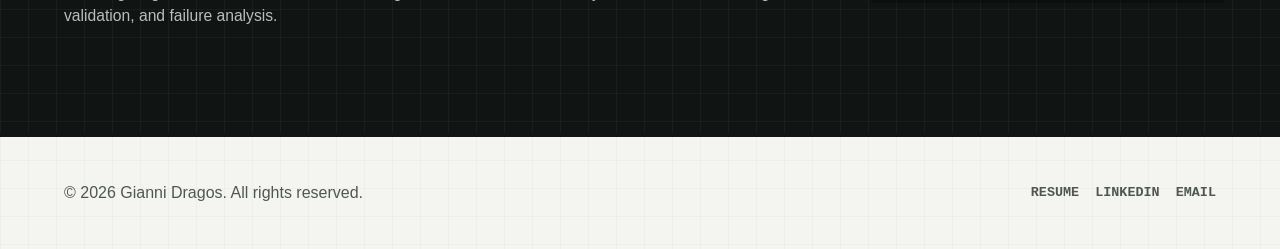
==== commit f1803cc2: "Update availability status message in index.html" ====
--- a/index.html
+++ b/index.html
@@ -13,7 +13,7 @@
   <body>
     <header class="site-header">
       <a class="brand" href="#home" aria-label="Go to home">
-        <img class="brand-photo" src="assets/portrait-professional.jpg" alt="Portrait of Gianni Dragos">
+        <img class="brand-photo" src="assets/portrait-professional.jpg" alt="Portrait of Gianni Dragos" width="42" height="42">
         <span>Gianni Dragos</span>
       </a>
       <nav class="nav" aria-label="Primary navigation">
@@ -62,7 +62,7 @@
           </div>
           <div class="availability">
             <span class="status-dot"></span>
-            Open to full-time Electrical Engineering, RF Engineering, Hardware Design, and Test Engineering roles
+            Currently undergoing processing for future engineering role.
           </div>
         </div>
       </section>
--- a/styles.css
+++ b/styles.css
@@ -66,10 +66,12 @@
   letter-spacing: 0.01em;
 }
 
-.brand-photo {
+.site-header .brand-photo {
   display: block;
   width: 42px;
   height: 42px;
+  min-width: 42px;
+  max-width: 42px;
   border: 2px solid var(--line-strong);
   border-radius: 2px;
   object-fit: cover;
@@ -418,6 +420,24 @@
   font-size: 0.98rem;
 }
 
+.case-facts {
+  display: grid;
+  gap: 8px;
+  margin: 2px 0 8px;
+  padding: 0;
+  color: var(--muted);
+  list-style: none;
+}
+
+.case-facts li {
+  padding-left: 14px;
+  border-left: 3px solid var(--accent);
+}
+
+.case-facts b {
+  color: var(--text);
+}
+
 .inline-button {
   justify-self: start;
   margin-top: 6px;
@@ -451,6 +471,7 @@
   background: #eef1eb;
   object-fit: contain;
   border-bottom: 1px solid var(--line-strong);
+  cursor: zoom-in;
 }
 
 .gallery-grid figcaption {
@@ -459,6 +480,84 @@
   font-family: var(--mono);
   font-size: 0.78rem;
   line-height: 1.55;
+}
+
+.image-lightbox {
+  position: fixed;
+  inset: 0;
+  z-index: 50;
+  display: grid;
+  place-items: center;
+  padding: clamp(18px, 4vw, 48px);
+  background: rgba(16, 20, 18, 0.78);
+  opacity: 0;
+  pointer-events: none;
+  transition: opacity 160ms ease;
+}
+
+.image-lightbox.is-open {
+  opacity: 1;
+  pointer-events: auto;
+}
+
+.image-lightbox-panel {
+  position: relative;
+  max-width: min(1100px, 94vw);
+  max-height: 90vh;
+  border: 2px solid var(--line-strong);
+  border-radius: 2px;
+  background: var(--surface);
+  box-shadow: 10px 10px 0 rgba(0, 0, 0, 0.28);
+  transform: scale(0.98);
+  transition: transform 160ms ease;
+}
+
+.image-lightbox.is-open .image-lightbox-panel {
+  transform: scale(1);
+}
+
+.image-lightbox img {
+  display: block;
+  max-width: min(1100px, 94vw);
+  max-height: calc(90vh - 96px);
+  width: auto;
+  height: auto;
+  background: #eef1eb;
+  object-fit: contain;
+}
+
+.image-lightbox-caption {
+  margin: 0;
+  padding: 14px 16px 16px;
+  border-top: 1px solid var(--line-strong);
+  color: var(--muted);
+  font-family: var(--mono);
+  font-size: 0.8rem;
+  line-height: 1.55;
+}
+
+.image-lightbox-close {
+  position: absolute;
+  top: 10px;
+  right: 10px;
+  display: inline-flex;
+  align-items: center;
+  justify-content: center;
+  width: 38px;
+  height: 38px;
+  border: 2px solid var(--line-strong);
+  border-radius: 2px;
+  background: var(--surface);
+  color: var(--text);
+  font-family: var(--mono);
+  font-size: 1.2rem;
+  font-weight: 800;
+  cursor: pointer;
+}
+
+.image-lightbox-close:hover {
+  background: var(--accent);
+  color: #fff;
 }
 
 .project-more {
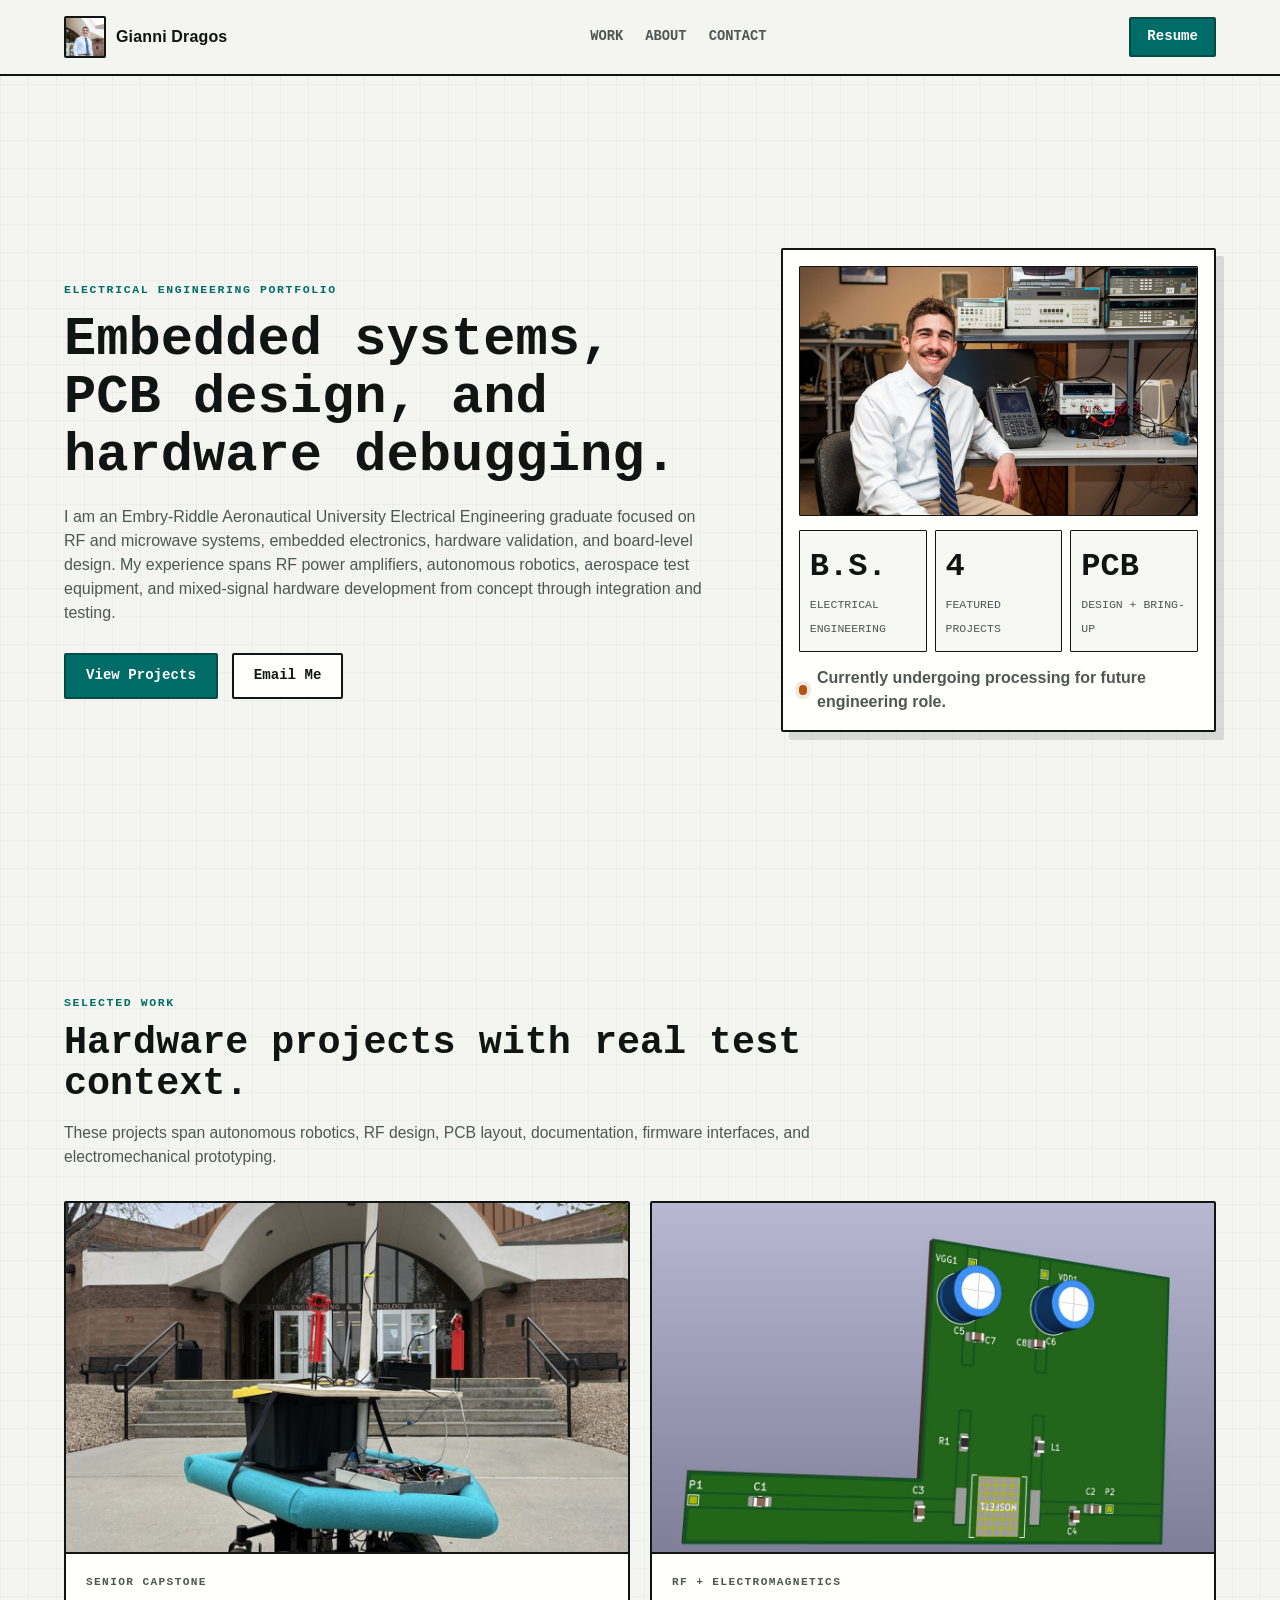
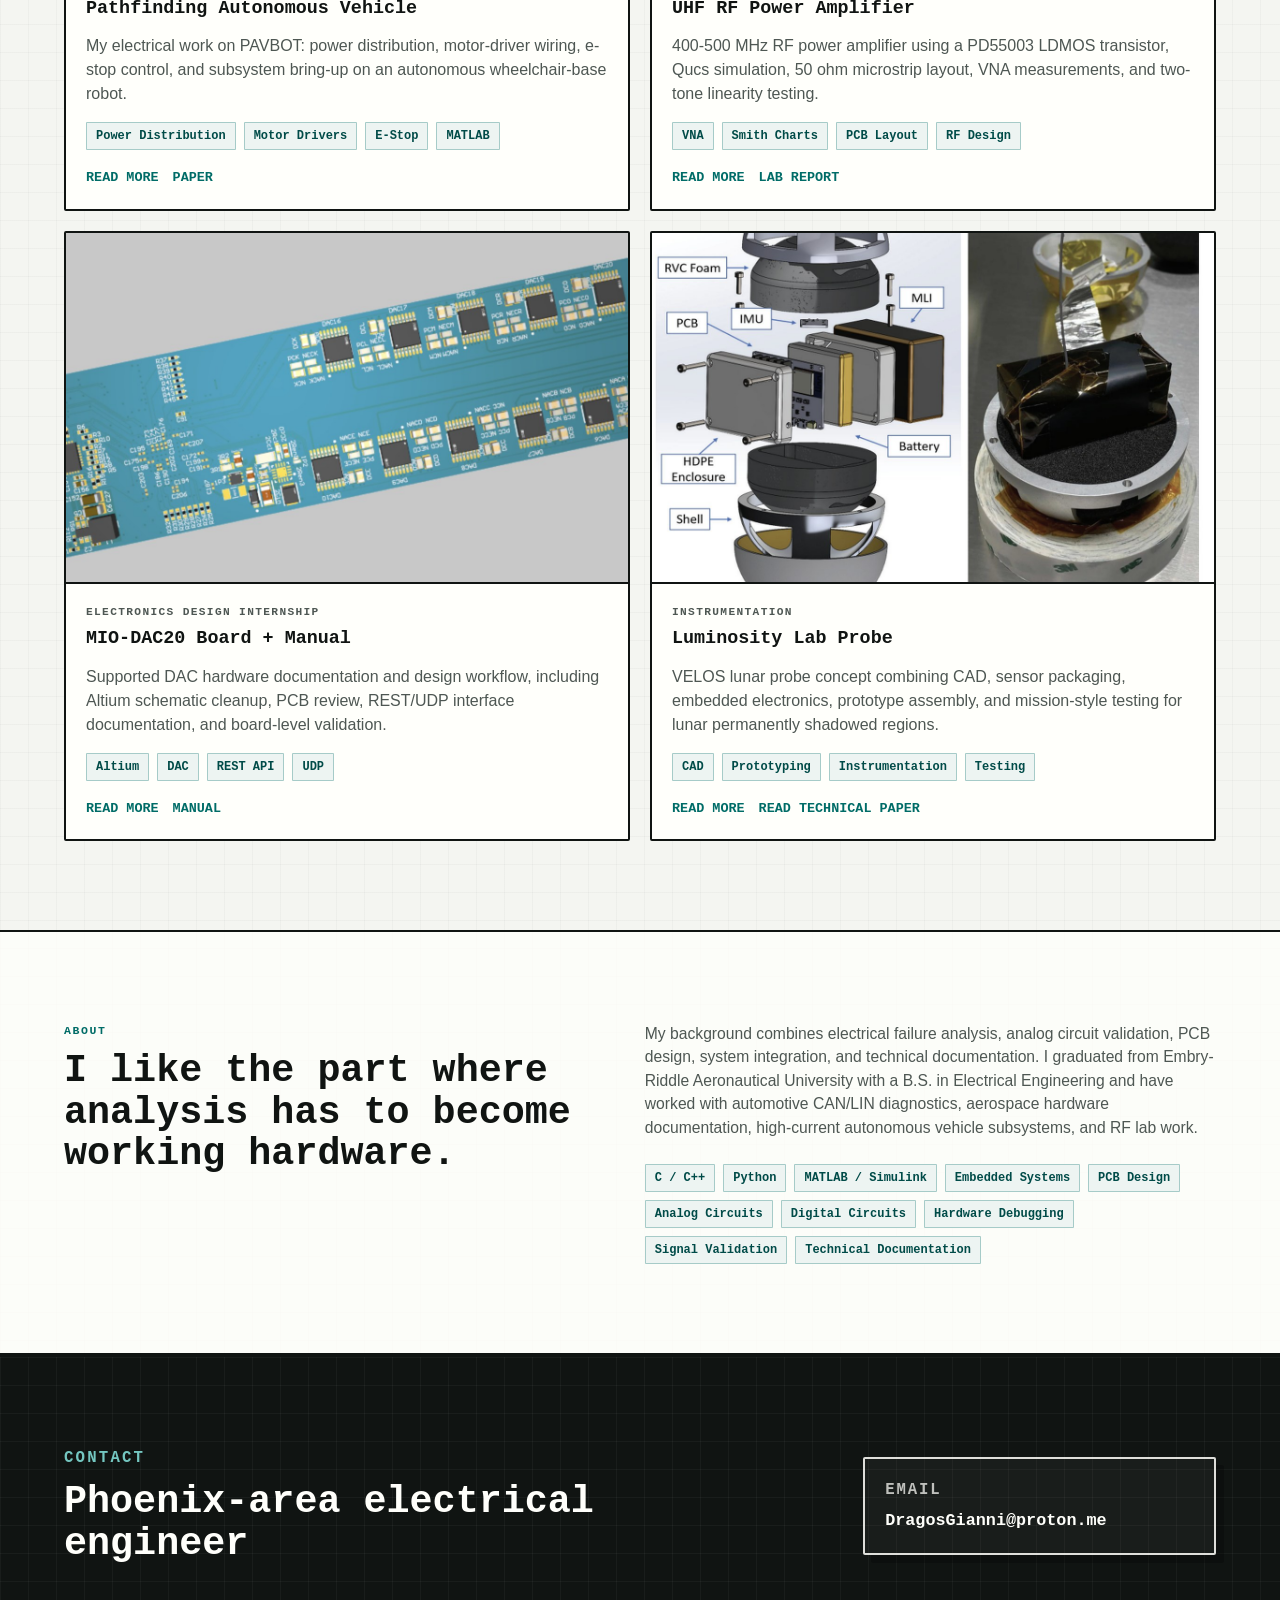
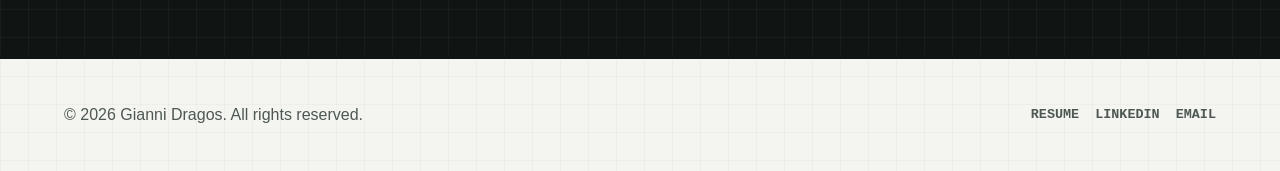
==== commit 4334dda3: "Revise contact section heading and comment out text Updated the heading for the contact section and " ====
--- a/index.html
+++ b/index.html
@@ -220,11 +220,11 @@
       <section class="section contact-section" id="contact">
         <div>
           <p class="eyebrow">Contact</p>
-          <h2>Phoenix-area electrical engineering roles.</h2>
-          <p>
+          <h2>Phoenix-area electrical engineer</h2>
+          <!-- <p>
             I am targeting roles in Phoenix, Arizona involving RF hardware,
             embedded systems, board-level design, validation, and failure analysis.
-          </p>
+          </p> -->
         </div>
         <div class="contact-card">
           <div>
--- a/styles.css
+++ b/styles.css
@@ -252,8 +252,8 @@
   width: 10px;
   height: 10px;
   border-radius: 999px;
-  background: #18a058;
-  box-shadow: 0 0 0 4px rgba(24, 160, 88, 0.12);
+  background: #B35512;
+  box-shadow: 0 0 0 4px rgba(135, 74, 28, 0.12);
 }
 
 .section {
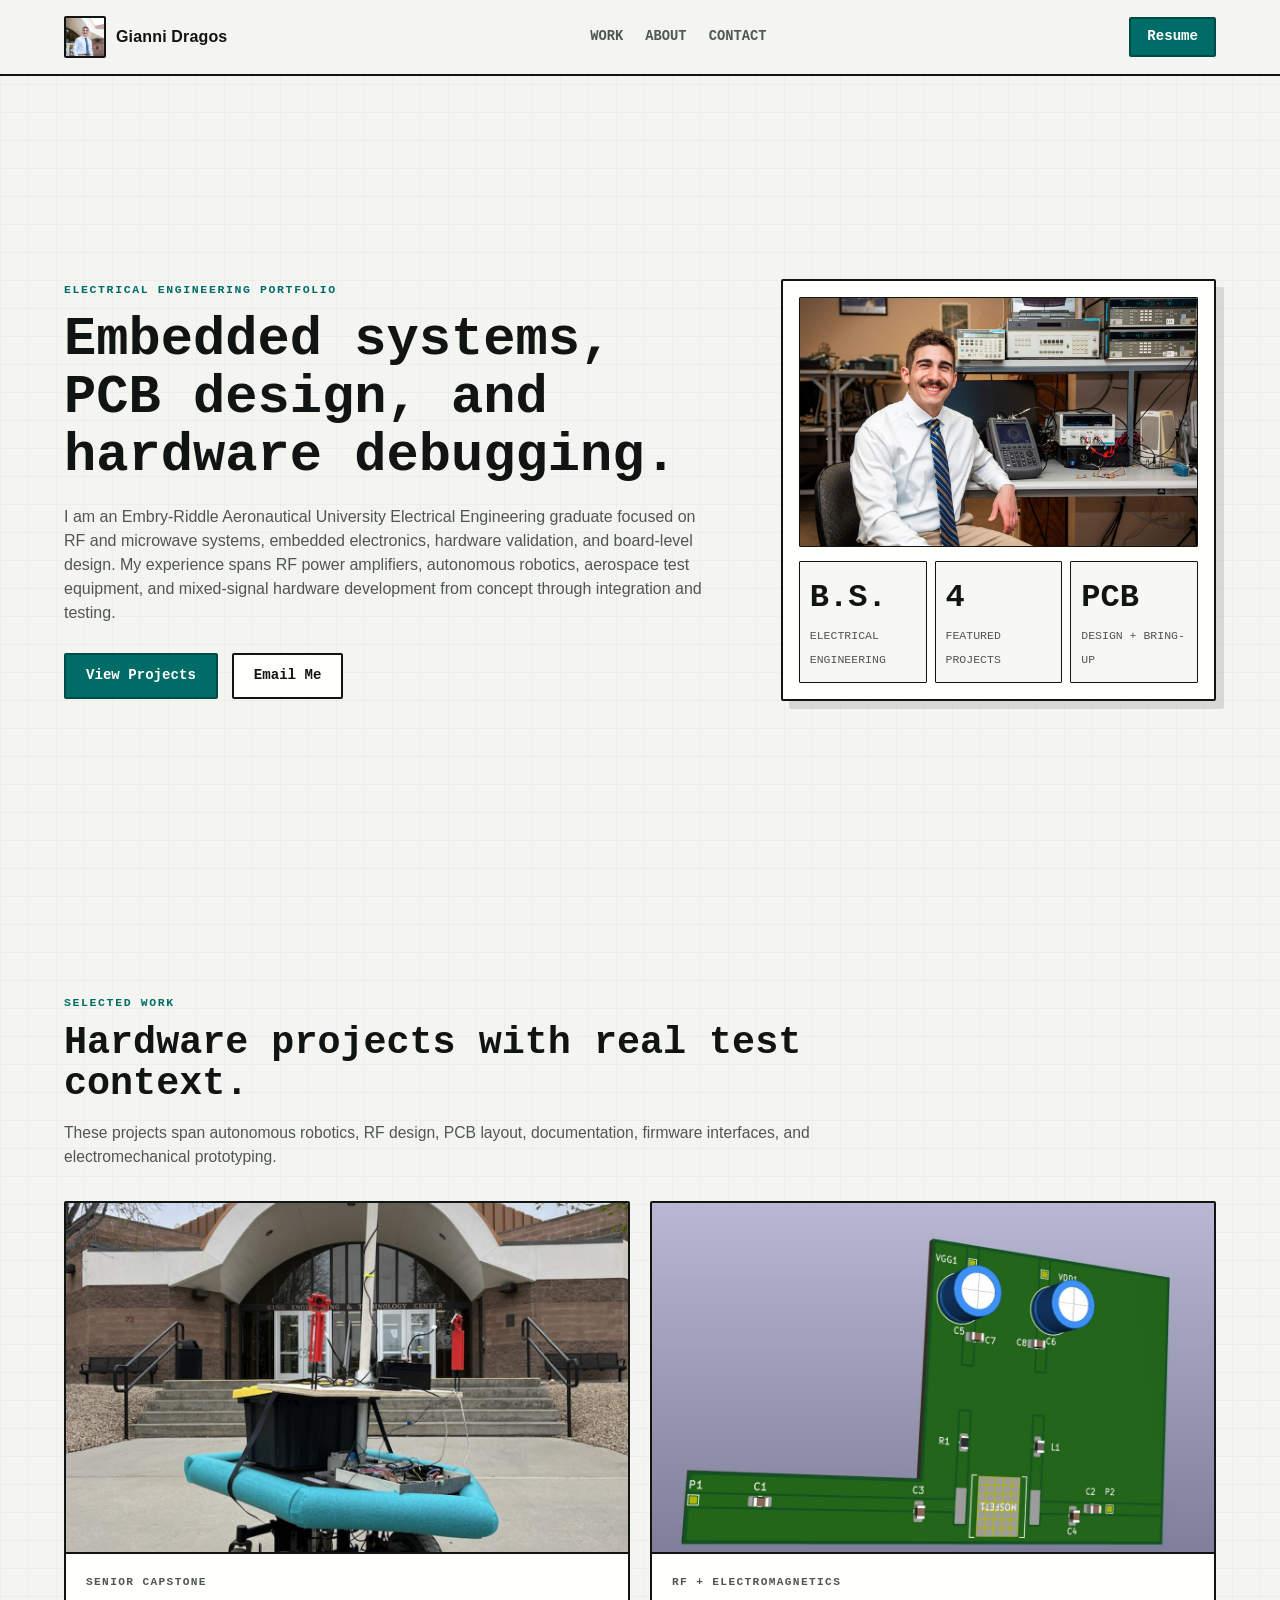
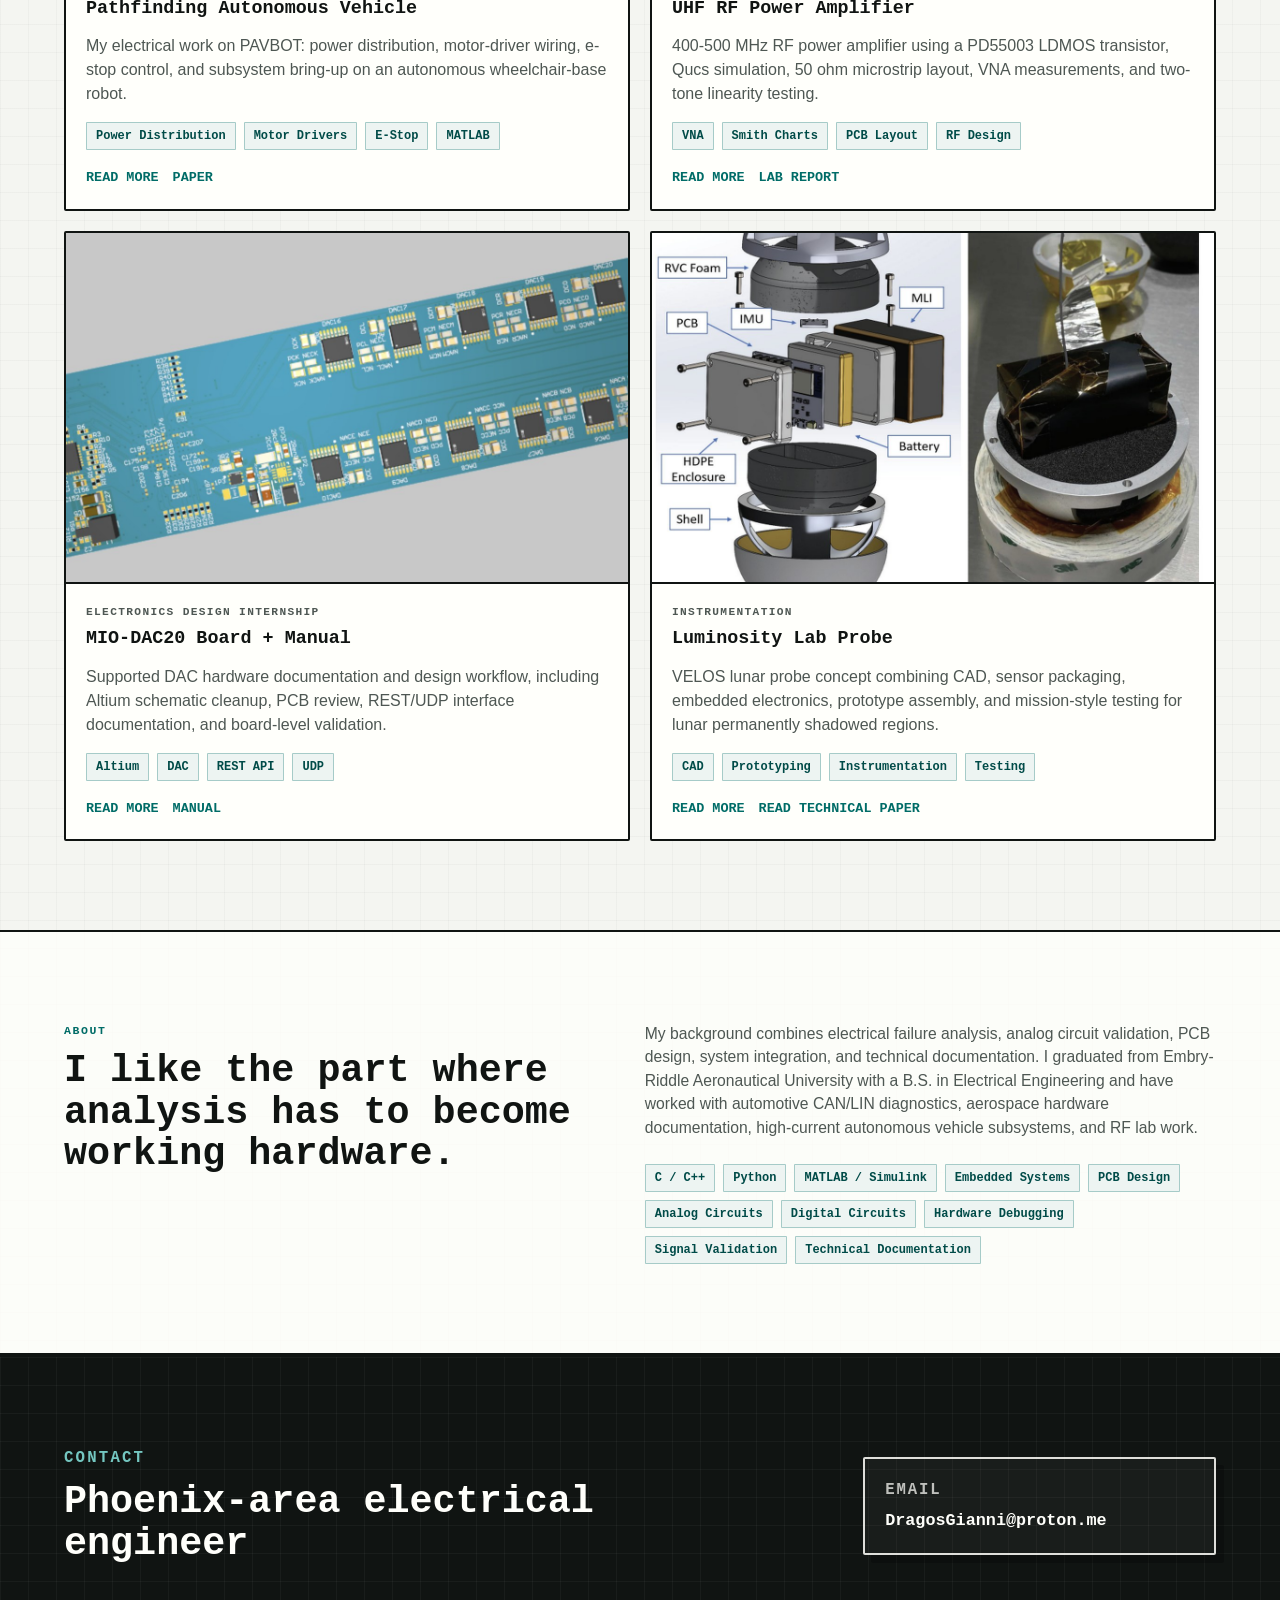
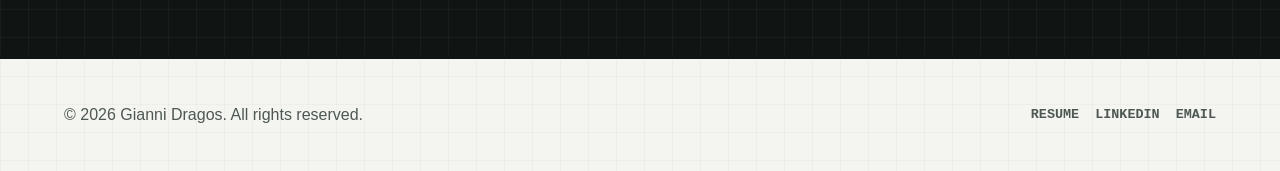
==== commit cf69f4d4: "Remove availability section from index.html Removed availability section from index.html." ====
--- a/index.html
+++ b/index.html
@@ -60,10 +60,7 @@
               <span>Design + Bring-Up</span>
             </div>
           </div>
-          <div class="availability">
-            <span class="status-dot"></span>
-            Currently undergoing processing for future engineering role.
-          </div>
+          
         </div>
       </section>
 
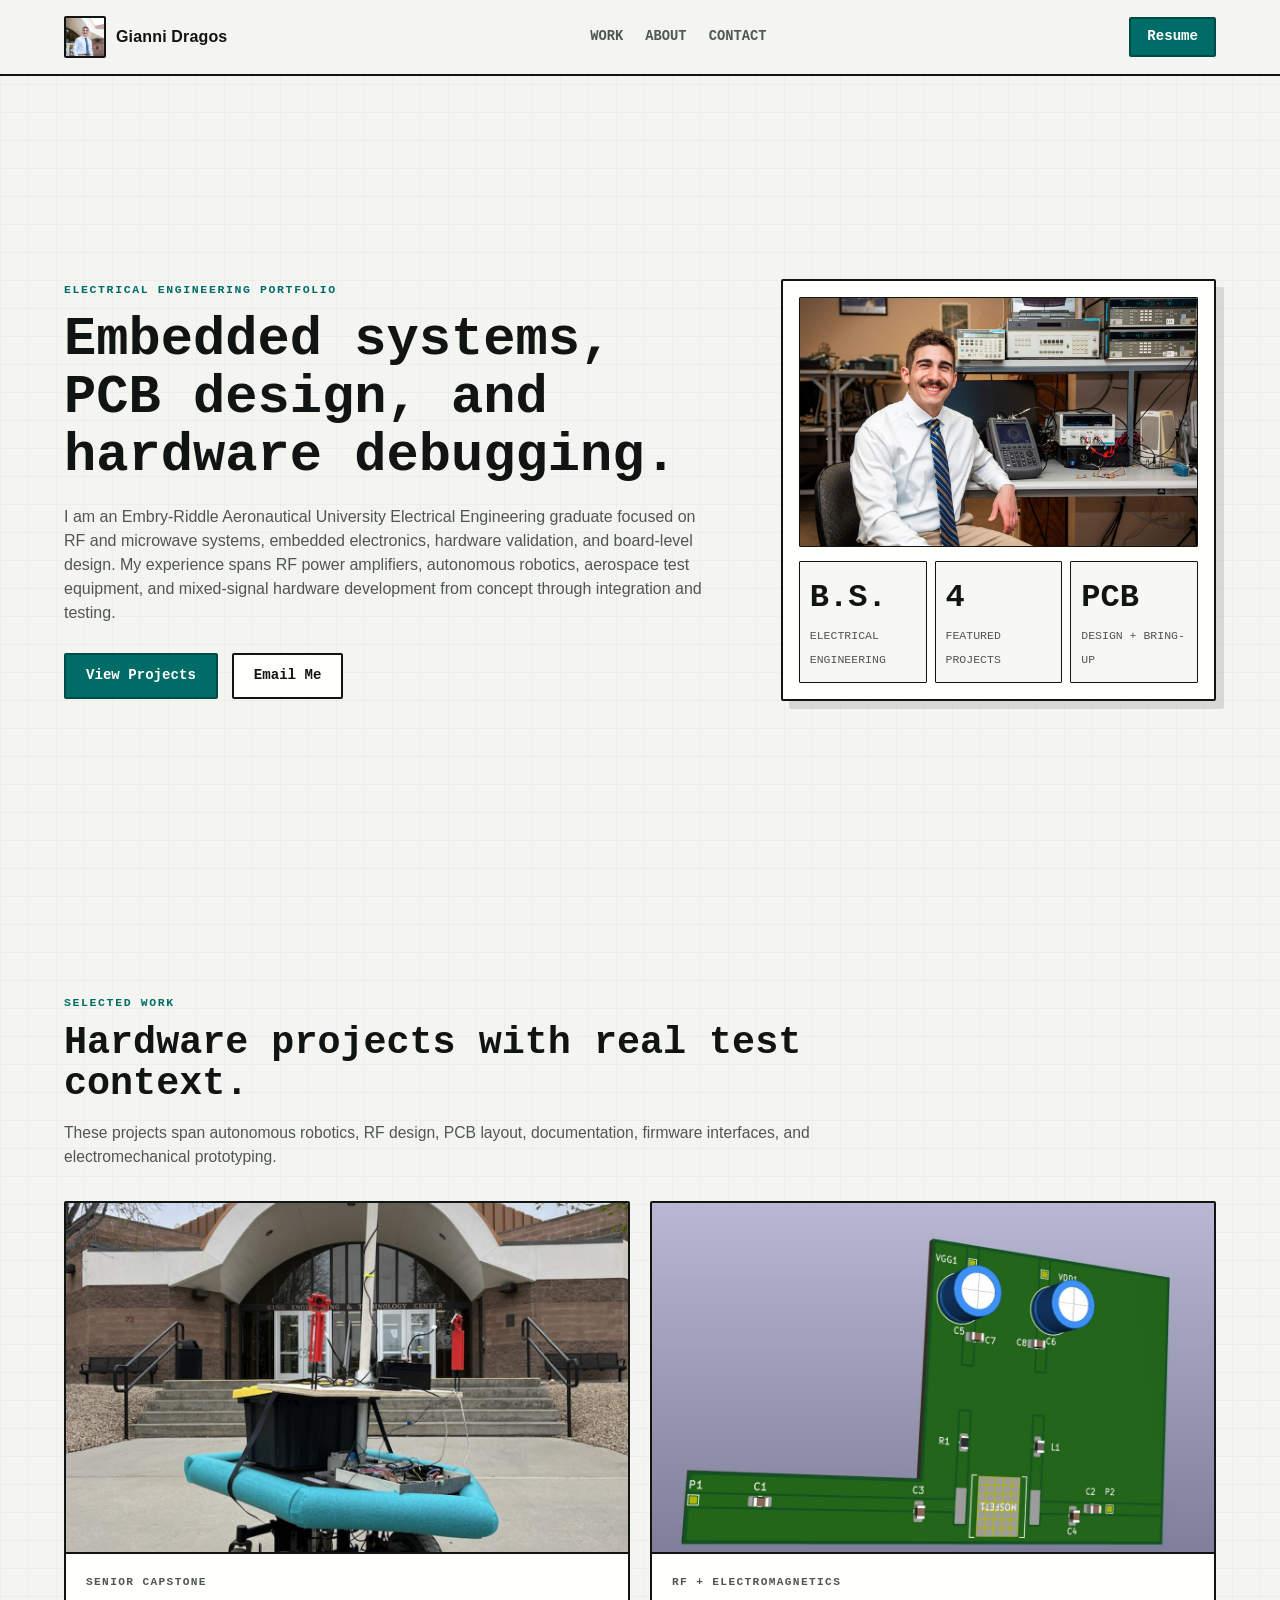
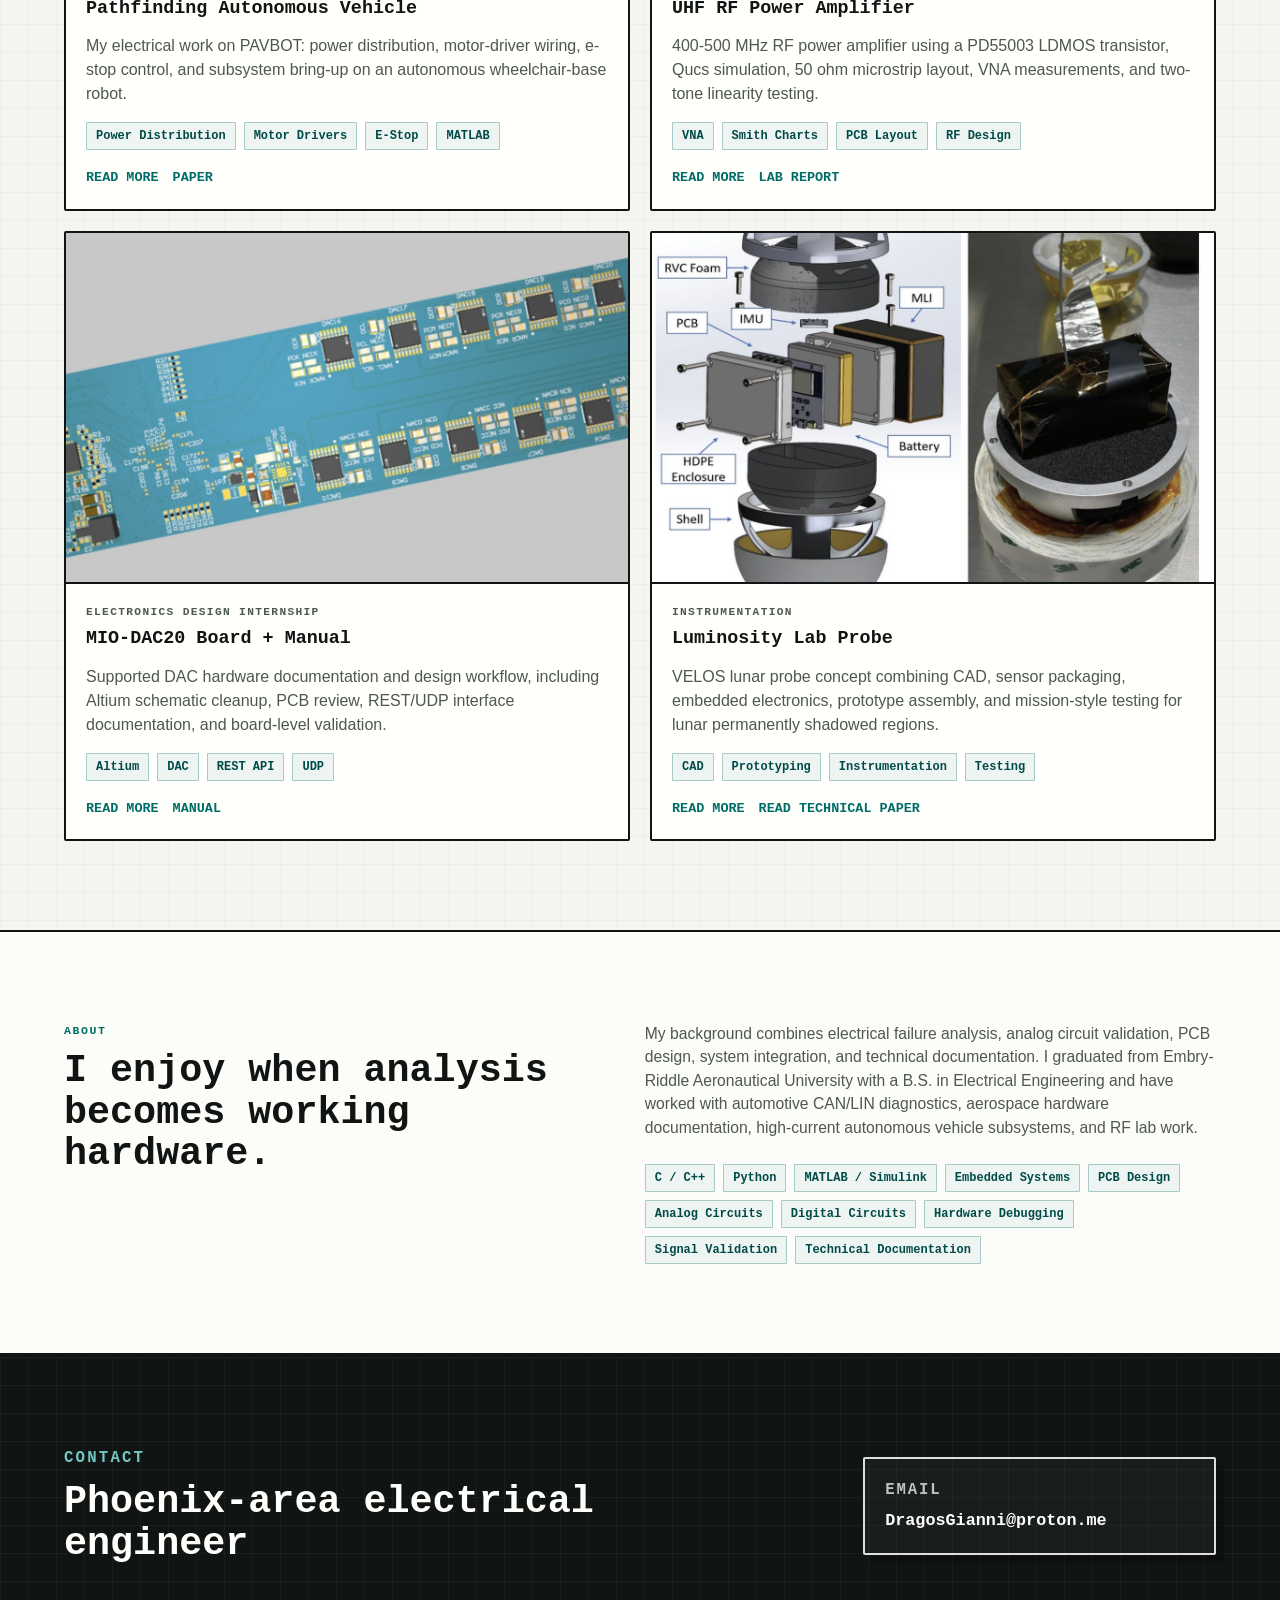
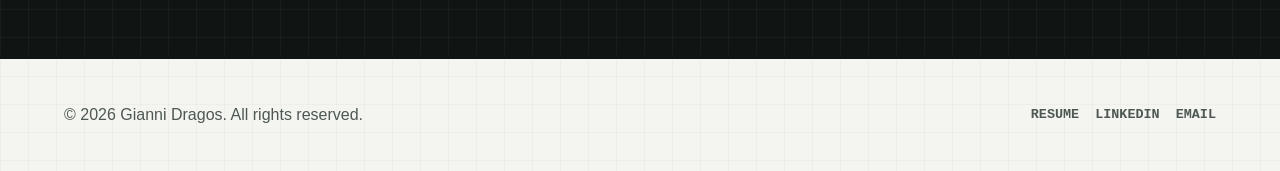
==== commit cb5f72ae: "Update about section heading text" ====
--- a/index.html
+++ b/index.html
@@ -188,7 +188,7 @@
       <section class="section split-section" id="about">
         <div class="section-heading">
           <p class="eyebrow">About</p>
-          <h2>I like the part where analysis has to become working hardware.</h2>
+          <h2>I enjoy when analysis becomes working hardware.</h2>
         </div>
         <div class="about-copy">
           <p>
